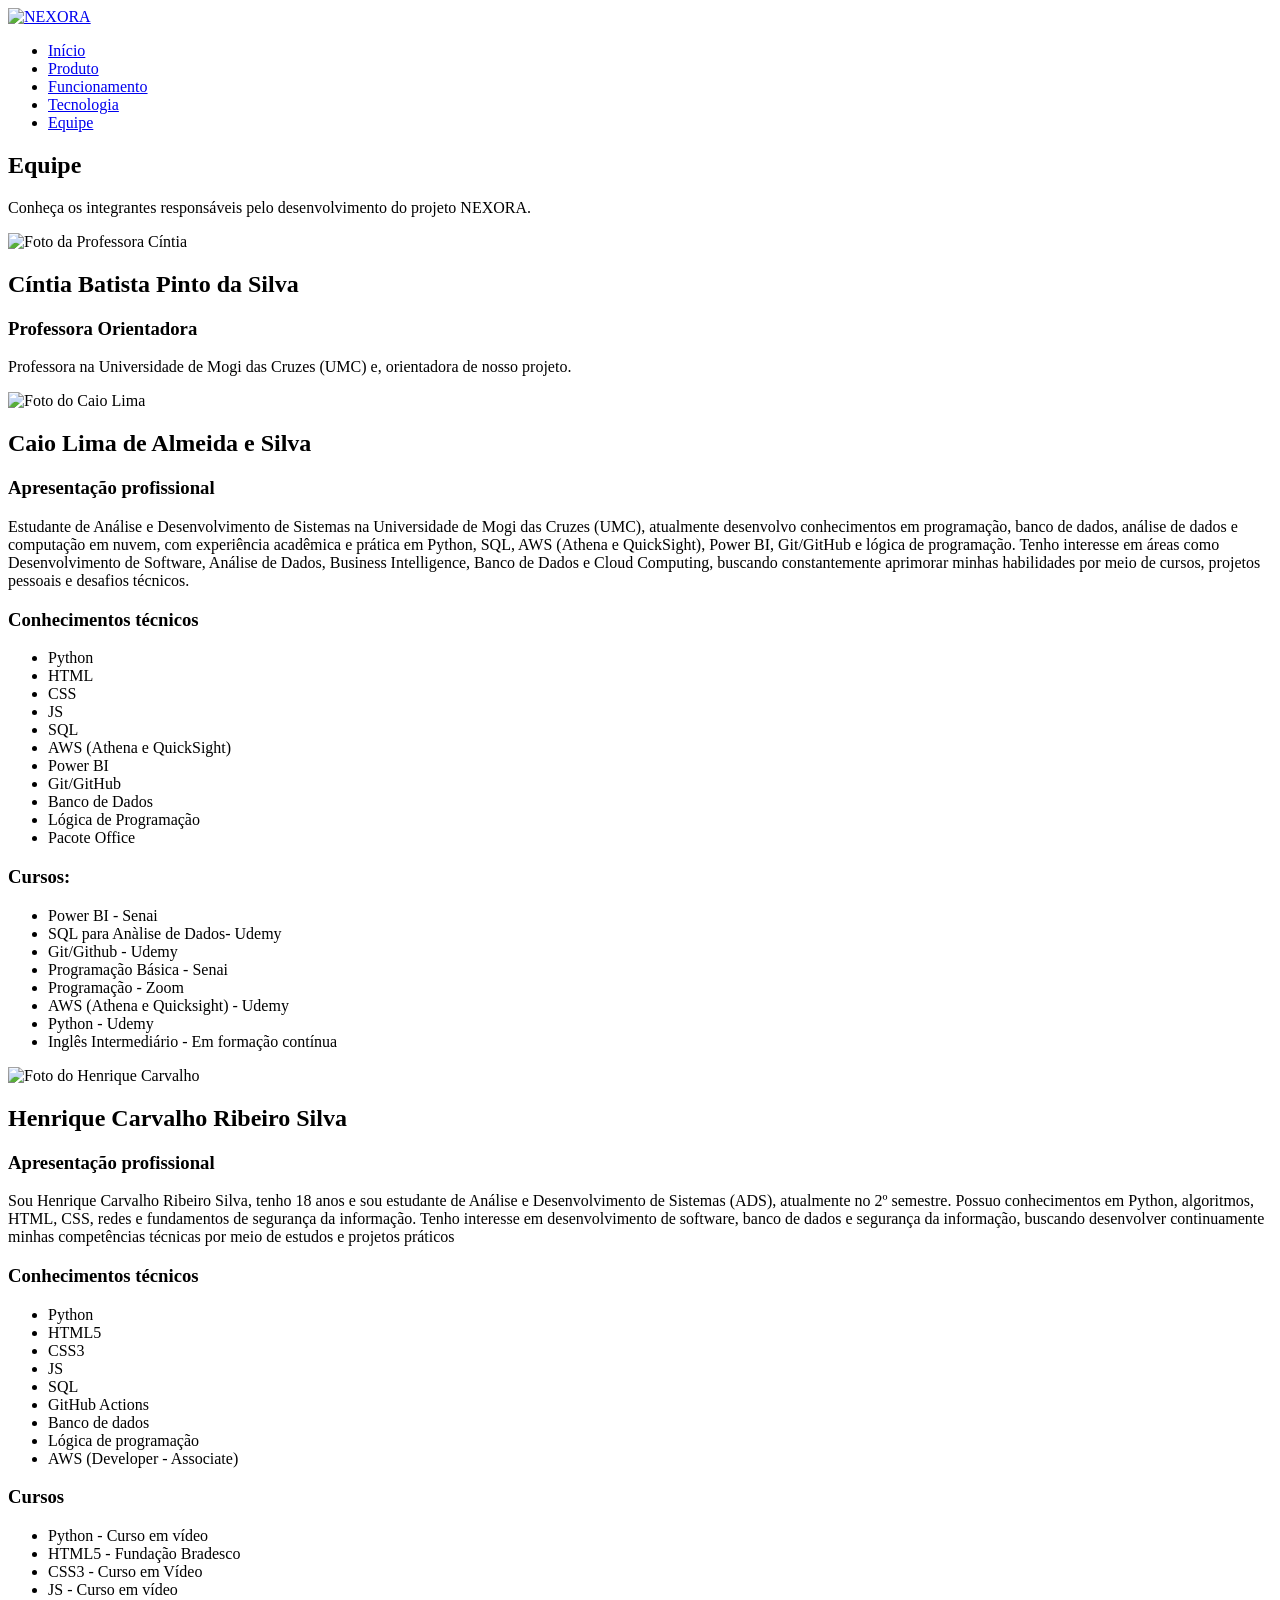
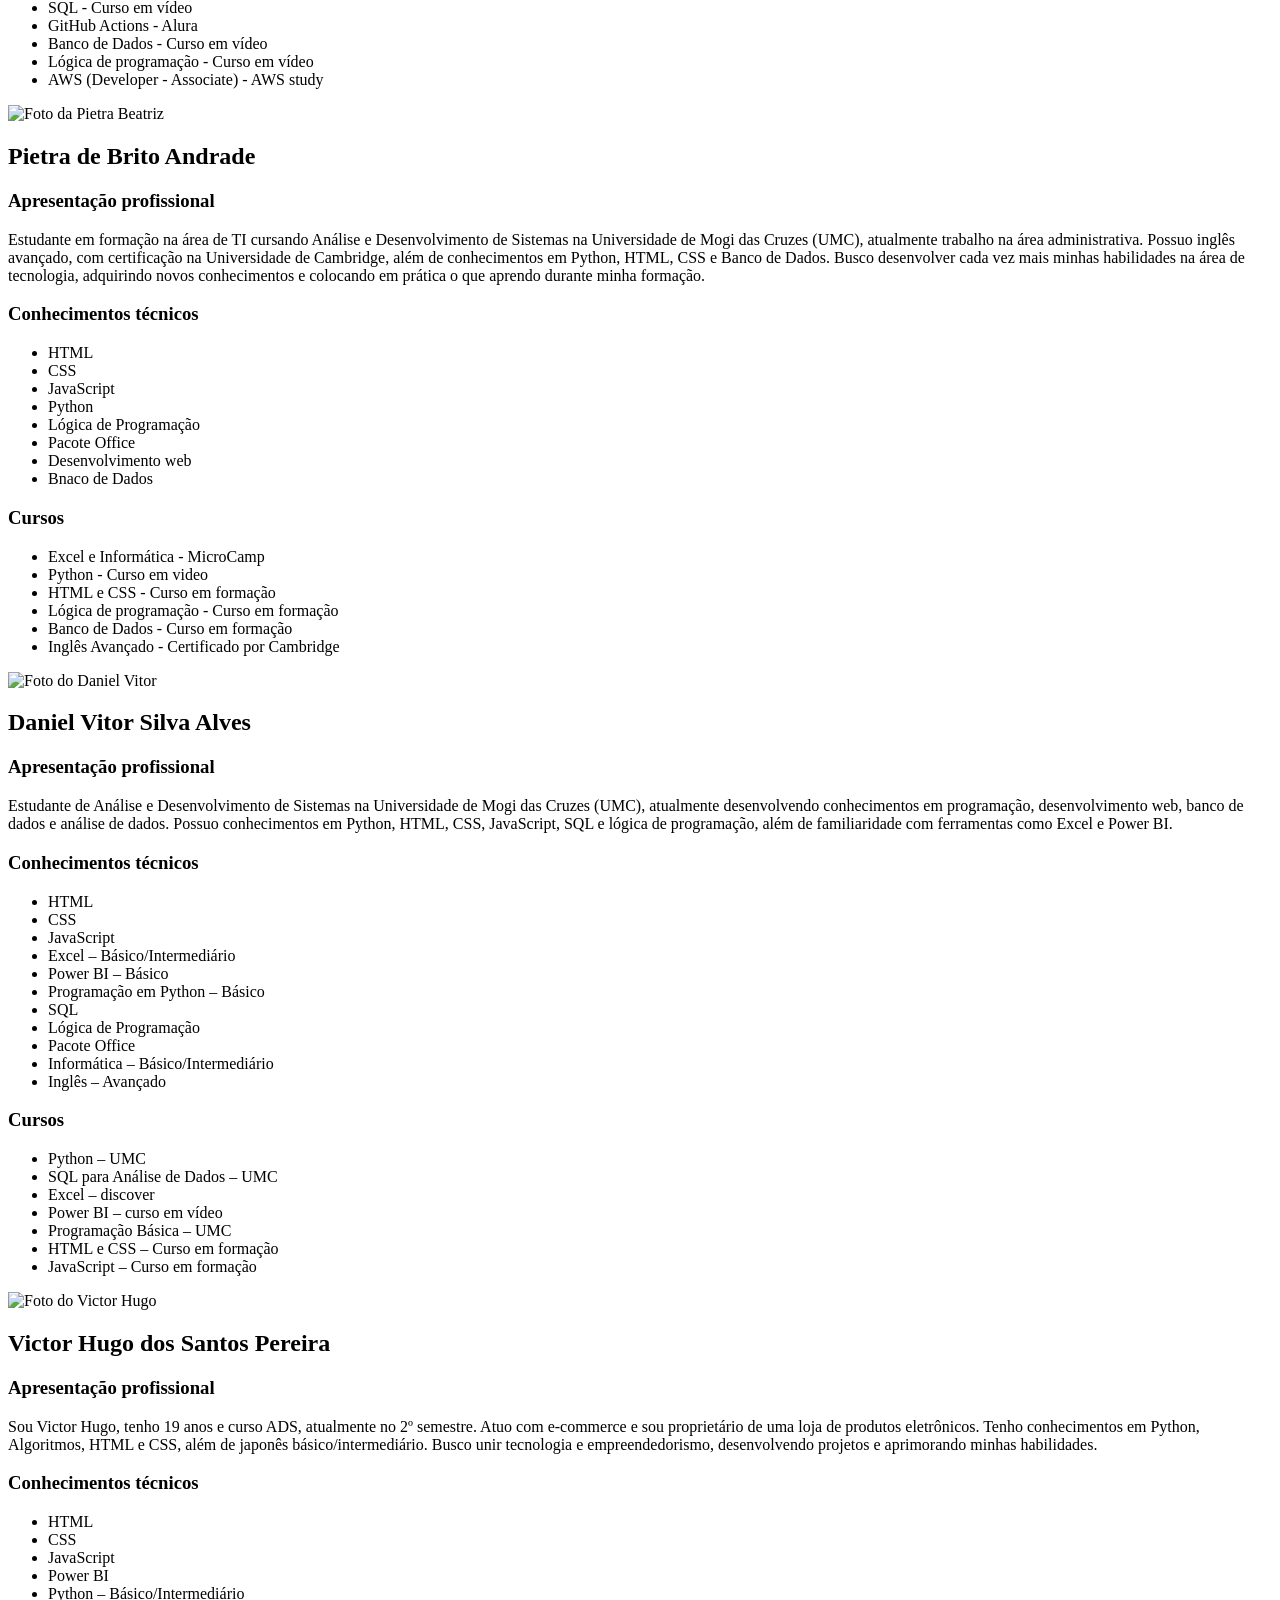
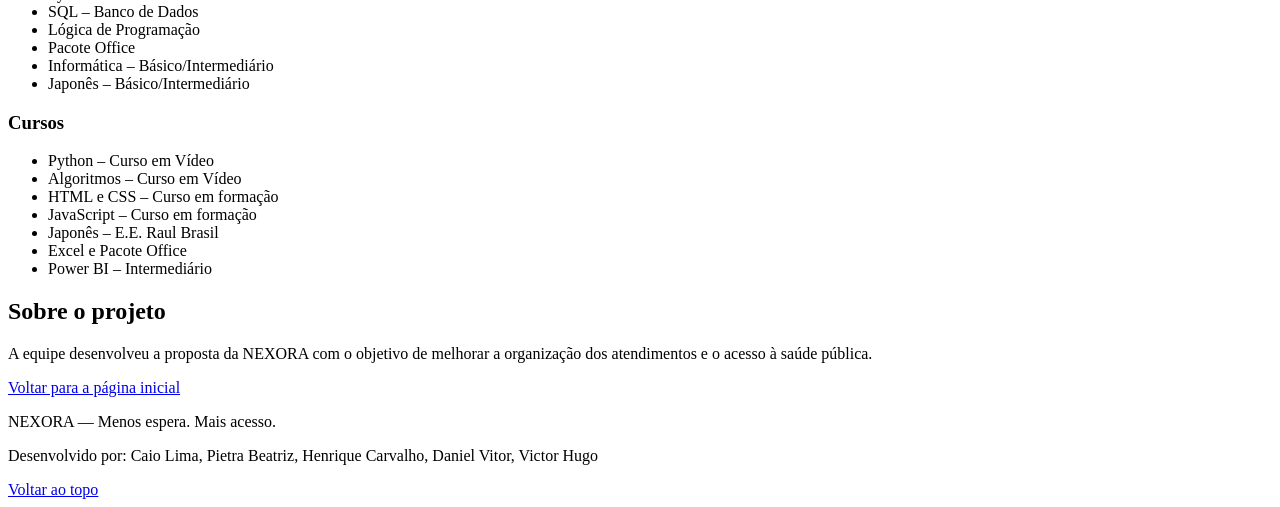
==== equipe.html @ 8d36886c "Add files via upload" ====
<!DOCTYPE html>
<html lang="pt-BR">

<head>

    <meta charset="UTF-8">
    <meta name="viewport" content="width=device-width, initial-scale=1.0">

    <title>NEXORA | Equipe</title>

    <link rel="stylesheet" href="css/style.css">

</head>

<body id="topo">


    <header>

    <div class="logo">
        <a href="index.html">
            <img src="img/Logo.jpeg" alt="NEXORA">
        </a>
    </div>

    <nav class="menu">
        <ul>
            <li><a href="index.html">Início</a></li>
            <li><a href="produto.html">Produto</a></li>
            <li><a href="funcionamento.html">Funcionamento</a></li>
            <li><a href="tecnologia.html">Tecnologia</a></li>
            <li><a href="equipe.html">Equipe</a></li>
        </ul>
    </nav>

</header>


    <main>


        <section class="pagina-titulo">

            <h1>Equipe</h1>

            <p>
                Conheça os integrantes responsáveis pelo desenvolvimento
                do projeto NEXORA.
            </p>

        </section>

              <section class="integrante" id="integrante-1">

            <img
                src="img/professora.jpeg"
                alt="Foto da Professora Cíntia"
            > 

            <div>

                <h2>Cíntia Batista Pinto da Silva</h2>

                <h3>Professora Orientadora</h3>

                <p>
                   Professora na Universidade de Mogi das Cruzes (UMC) e, orientadora de nosso projeto.
                </p>

            </div>

        </section>

        <section class="integrante" id="integrante-1">

            <img
                src="img/integrante1.jpeg"
                alt="Foto do Caio Lima"
            > 

            <div>

                <h2>Caio Lima de Almeida e Silva</h2>

                <h3>Apresentação profissional</h3>

                <p>
                    Estudante de Análise e Desenvolvimento de Sistemas na Universidade de Mogi das Cruzes (UMC), atualmente desenvolvo conhecimentos em programação, banco de dados, análise de dados e computação em nuvem, com experiência acadêmica e prática em Python, SQL, AWS (Athena e QuickSight), Power BI, Git/GitHub e lógica de programação.

Tenho interesse em áreas como Desenvolvimento de Software, Análise de Dados, Business Intelligence, Banco de Dados e Cloud Computing, buscando constantemente aprimorar minhas habilidades por meio de cursos, projetos pessoais e desafios técnicos.
                </p>


                <h3>Conhecimentos técnicos</h3>

                <ul>

                    <li> Python</li>
                    <li> HTML</li>
                    <li> CSS</li>
                    <li> JS</li>
                    <li> SQL</li>
                    <li> AWS (Athena e QuickSight)</li>
                    <li> Power BI</li>               
                    <li> Git/GitHub</li>
                    <li> Banco de Dados</li>
                    <li> Lógica de Programação</li>
                    <li>Pacote Office</li>


                </ul>


                <h3>Cursos:</h3>

                <ul>

                    <li>Power BI - Senai</li>

                    <li>SQL para Anàlise de Dados- Udemy </li>

                    <li>Git/Github - Udemy</li>

                    <li>Programação Básica - Senai</li>

                    <li>Programação - Zoom</li>

                    <li>AWS (Athena e Quicksight) - Udemy</li>

                    <li>Python - Udemy</li>

                    <li> Inglês Intermediário - Em formação contínua</li>

                </ul>

            </div>

        </section>

        <section class="integrante" id="integrante-2">

            <img
                src="img/integrante2.jfif"
                alt="Foto do Henrique Carvalho"
            >

            <div>

                <h2>Henrique Carvalho Ribeiro Silva </h2>

                <h3>Apresentação profissional</h3>

                <p>
                    Sou Henrique Carvalho Ribeiro Silva, tenho 18 anos e sou estudante de Análise e Desenvolvimento de Sistemas (ADS), atualmente no 2º semestre. Possuo conhecimentos em Python, algoritmos, HTML, CSS, redes e fundamentos de segurança da informação.
Tenho interesse em desenvolvimento de software, banco de dados e segurança da informação, buscando desenvolver continuamente minhas competências técnicas por meio de estudos e projetos práticos
                </p>


                <h3>Conhecimentos técnicos</h3>

                <ul>

                    <li>Python</li>
                    <li>HTML5 </li>
                    <li>CSS3</li>
                    <li>JS </li> 
                    <li>SQL</li>
                    <li>GitHub Actions </li>
                    <li>Banco de dados </li>
                    <li>Lógica de programação </li>
                    <li>AWS (Developer - Associate) </li>

                </ul>


                <h3>Cursos</h3>

                <ul>

                    <li>Python - Curso em vídeo </li>
                    <li>HTML5 - Fundação Bradesco </li>
                    <li>CSS3 - Curso em Vídeo </li>
                    <li>JS - Curso em vídeo </li> 
                    <li>SQL - Curso em vídeo </li>
                    <li>GitHub Actions - Alura </li>
                    <li>Banco de Dados - Curso em vídeo </li>
                    <li>Lógica de programação - Curso em vídeo </li>
                    <li>AWS (Developer - Associate) - AWS study</li>

                </ul>

            </div>

        </section>

        <section class="integrante" id="integrante-3">

            <img
                src="img/integrante3.jpeg"
                alt="Foto da  Pietra Beatriz"
            >

            <div>

                <h2>Pietra de Brito Andrade</h2>

                <h3>Apresentação profissional</h3>

                <p>
                    Estudante em formação na área de TI cursando Análise e Desenvolvimento de Sistemas na Universidade de Mogi das Cruzes (UMC), atualmente trabalho na área administrativa.
Possuo inglês avançado, com certificação na Universidade de Cambridge, além de conhecimentos em Python, HTML, CSS e Banco de Dados. Busco desenvolver cada vez mais minhas habilidades na área de tecnologia, adquirindo novos conhecimentos e colocando em prática o que aprendo durante minha formação.
                </p>


                <h3>Conhecimentos técnicos</h3>

                <ul>

                    <li>HTML</li>

                    <li>CSS</li>

                    <li>JavaScript</li>

                    <li> Python</li>

                    <li>Lógica de Programação</li>

                    <li>Pacote Office</li>

                    <li>Desenvolvimento web</li>

                    <li>Bnaco de Dados</li>

                </ul>


                <h3>Cursos</h3>

                <ul>

                    <li>Excel e Informática - MicroCamp</li>
                    <li>Python - Curso em video </li>
                    <li>HTML e CSS - Curso em formação </li>
                    <li>Lógica de programação - Curso em formação  </li>
                    <li>Banco de Dados - Curso em formação </li>
                    <li>Inglês Avançado - Certificado por Cambridge</li>



                </ul>

            </div>

        </section>

        <section class="integrante" id="integrante-4">

            <img
                src="img/integrante4.jpeg"
                alt="Foto do Daniel Vitor"
            >

            <div>

                <h2>Daniel Vitor Silva Alves </h2>

                <h3>Apresentação profissional</h3>

                <p>
                    Estudante de Análise e Desenvolvimento de Sistemas na Universidade de Mogi das Cruzes (UMC), atualmente desenvolvendo conhecimentos em programação, desenvolvimento web, banco de dados e análise de dados. Possuo conhecimentos em Python, HTML, CSS, JavaScript, SQL e lógica de programação, além de familiaridade com ferramentas como Excel e Power BI.
                </p>


                <h3>Conhecimentos técnicos</h3>

                <ul>

                    <li>HTML</li>

                    <li>CSS</li>

                    <li>JavaScript</li>

                    <li> Excel – Básico/Intermediário</li>

                    <li>Power BI – Básico </li>

                    <li>Programação em Python – Básico</li>

                    <li> SQL  </li>

                    <li> Lógica de Programação </li>

                    <li> Pacote Office</li>

                    <li>Informática – Básico/Intermediário</li>

                    <li>Inglês – Avançado </li>

                </ul>


                <h3>Cursos</h3>

                <ul>

                    <li>Python – UMC </li>

                    <li>SQL para Análise de Dados – UMC </li>

                    <li>Excel – discover </li>

                    <li>Power BI – curso em vídeo </li>

                    <li>Programação Básica – UMC </li>

                    <li>HTML e CSS – Curso em formação</li>

                    <li>JavaScript – Curso em formação</li>

                </ul>

            </div>

        </section>

        <section class="integrante" id="integrante-5">

            <img
                src="img/integrante5.jfif"
                alt="Foto do Victor Hugo"
            >

            <div>

                <h2>Victor Hugo dos Santos Pereira </h2>

                <h3>Apresentação profissional</h3>

                <p>
                    Sou Victor Hugo, tenho 19 anos e curso ADS, atualmente no 2º semestre. Atuo com e-commerce e sou proprietário de uma loja de produtos eletrônicos.
Tenho conhecimentos em Python, Algoritmos, HTML e CSS, além de japonês básico/intermediário. Busco unir tecnologia e empreendedorismo, desenvolvendo projetos e aprimorando minhas habilidades.
                </p>


                <h3>Conhecimentos técnicos</h3>

                <ul>

                    <li>HTML</li>

                    <li>CSS</li>

                    <li>JavaScript</li>

                    <li>Power BI</li>

                    <li>Python – Básico/Intermediário</li>

                    <li>SQL – Banco de Dados</li>

                    <li>Lógica de Programação</li>

                    <li>Pacote Office</li>

                    <li> Informática – Básico/Intermediário</li>

                    <li>Japonês – Básico/Intermediário</li>

                </ul>


                <h3>Cursos</h3>

                <ul>

                    <li>Python – Curso em Vídeo</li>

                    <li>Algoritmos – Curso em Vídeo</li>

                    <li>HTML e CSS – Curso em formação</li>

                    <li>JavaScript – Curso em formação</li>

                    <li>Japonês – E.E. Raul Brasil</li>

                    <li>Excel e Pacote Office</li>

                    <li>Power BI – Intermediário</li>

                </ul>

            </div>

        </section>


        <section id="projeto">

            <h2>Sobre o projeto</h2>

            <p>
                A equipe desenvolveu a proposta da NEXORA com o objetivo
                de melhorar a organização dos atendimentos e o acesso
                à saúde pública.
            </p>

            <a href="index.html">
                Voltar para a página inicial
            </a>

        </section>

    </main>


    <footer>

        <p>
            NEXORA — Menos espera. Mais acesso.
        </p>

        <p>
            Desenvolvido por:
            Caio Lima, Pietra Beatriz, Henrique Carvalho, Daniel Vitor, Victor Hugo
        </p>

        <a href="#topo">Voltar ao topo</a>

    </footer>


    <script src="js/nexora.js"></script>

</body>

</html>
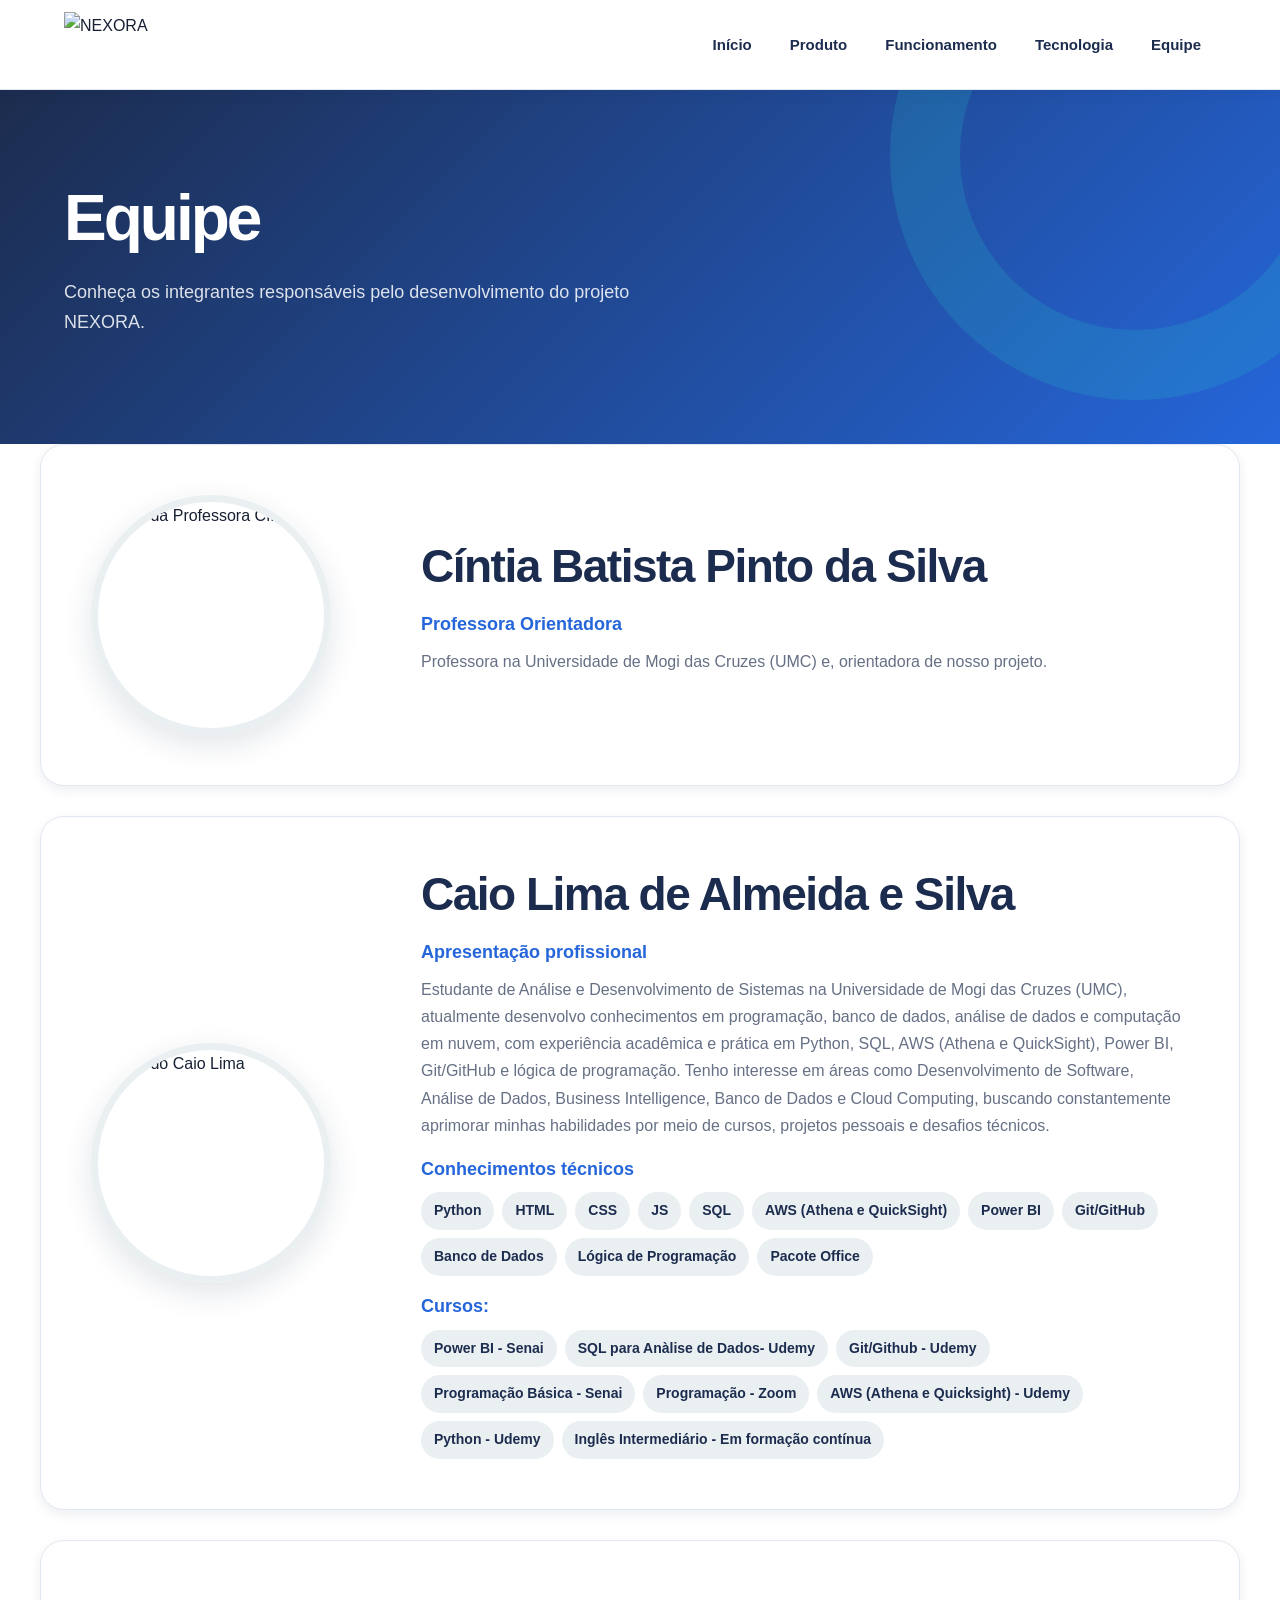
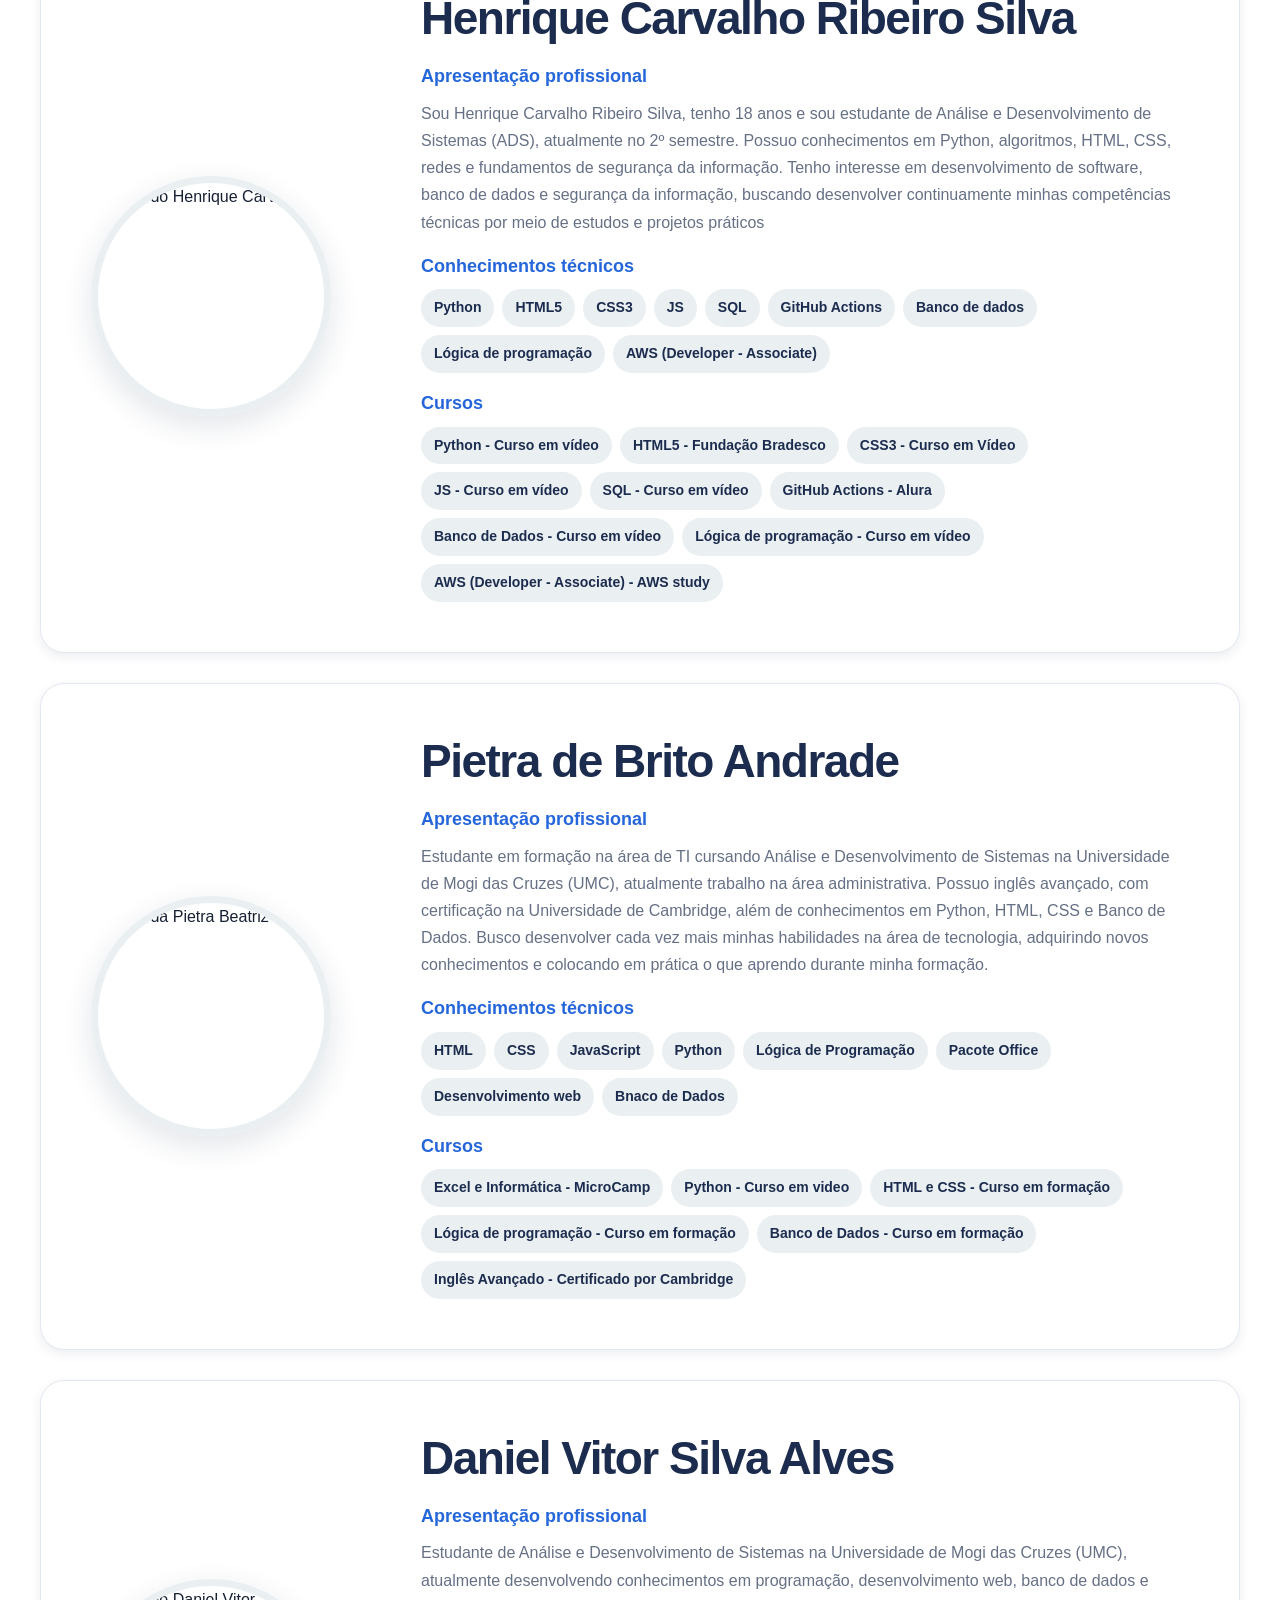
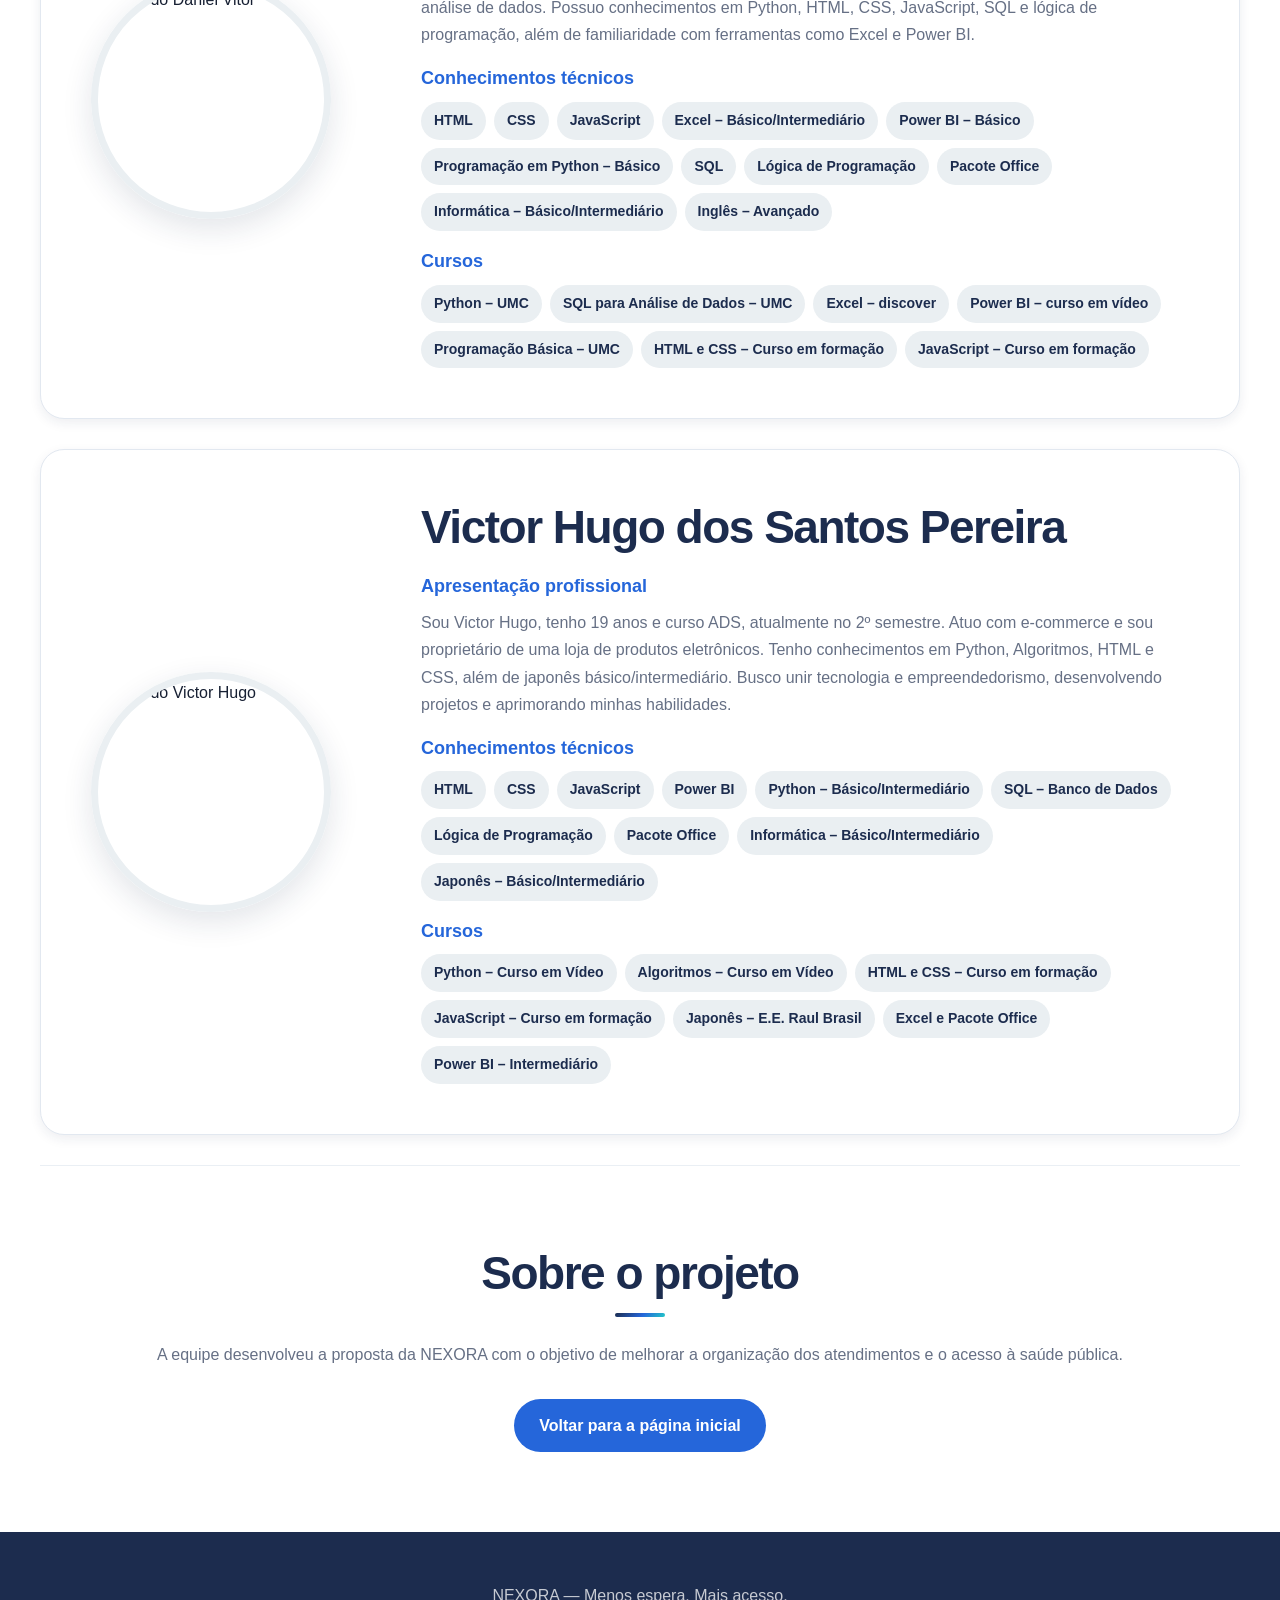
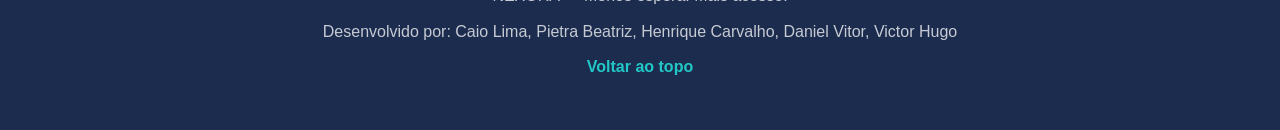
==== commit 28294100: "equipe.html" ====
--- a/equipe.html
+++ b/equipe.html
@@ -8,7 +8,7 @@
 
     <title>NEXORA | Equipe</title>
 
-    <link rel="stylesheet" href="css/style.css">
+    <link rel="stylesheet" href="style.css">
 
 </head>
 
@@ -435,4 +435,4 @@
 
 </body>
 
-</html>+</html>
--- a/style.css
+++ b/style.css
@@ -0,0 +1,3447 @@
+@import url('https://fonts.googleapis.com/css2?family=DM+Sans:opsz,wght@9..40,400;9..40,500;9..40,600;9..40,700&display=swap');
+
+
+:root {
+
+
+    --azul-escuro: #1C2C4E;
+
+    --azul: #2566DA;
+
+    --turquesa: #22C8C7;
+
+    --azul-claro: #EAEFF2;
+
+    --branco: #FFFFFF;
+
+    --preto: #172033;
+
+    --cinza: #667085;
+
+    --cinza-claro: #F5F8FA;
+
+    --borda: #E2E8F0;
+
+
+    --gradiente-nexora:
+        linear-gradient(
+            135deg,
+            #1C2C4E 0%,
+            #2566DA 55%,
+            #22C8C7 100%
+        );
+
+
+    --gradiente-claro:
+        linear-gradient(
+            135deg,
+            #EAEFF2 0%,
+            #FFFFFF 100%
+        );
+
+
+
+    --sombra-pequena:
+        0 4px 12px rgba(28, 44, 78, 0.08);
+
+    --sombra-media:
+        0 10px 30px rgba(28, 44, 78, 0.12);
+
+    --sombra-grande:
+        0 20px 50px rgba(28, 44, 78, 0.16);
+
+
+    --raio-pequeno: 8px;
+
+    --raio-medio: 16px;
+
+    --raio-grande: 24px;
+
+
+
+    --largura-maxima: 1200px;
+
+}
+
+
+
+* {
+
+    margin: 0;
+
+    padding: 0;
+
+    box-sizing: border-box;
+
+}
+
+
+html {
+
+    scroll-behavior: smooth;
+
+}
+
+
+body {
+
+    font-family: 'DM Sans', Arial, sans-serif;
+
+    color: var(--preto);
+
+    background-color: var(--branco);
+
+    line-height: 1.7;
+
+    overflow-x: hidden;
+
+}
+
+
+
+img {
+
+    max-width: 100%;
+
+    display: block;
+
+}
+
+
+a {
+
+    color: inherit;
+
+}
+
+
+p {
+
+    color: var(--cinza);
+
+    margin-bottom: 16px;
+
+}
+
+
+ul,
+ol {
+
+    padding-left: 22px;
+
+}
+
+
+li {
+
+    margin-bottom: 8px;
+
+}
+
+
+
+::selection {
+
+    background-color: var(--turquesa);
+
+    color: var(--azul-escuro);
+
+}
+
+
+
+header {
+
+    width: 100%;
+
+    min-height: 82px;
+
+    padding: 12px 5%;
+
+    display: flex;
+
+    align-items: center;
+
+    justify-content: space-between;
+
+    gap: 30px;
+
+    background-color: rgba(255, 255, 255, 0.97);
+
+    border-bottom: 1px solid var(--borda);
+
+    position: sticky;
+
+    top: 0;
+
+    z-index: 1000;
+
+    box-shadow: 0 2px 15px rgba(28, 44, 78, 0.06);
+
+}
+
+
+
+.logo {
+
+    display: flex;
+
+    align-items: center;
+
+    flex-shrink: 0;
+
+}
+
+
+.logo a {
+
+    display: flex;
+
+    align-items: center;
+
+    text-decoration: none;
+
+}
+
+
+.logo img {
+
+    width: 155px;
+
+    height: 65px;
+
+    object-fit: contain;
+
+    object-position: center;
+
+}
+
+
+.logo a:not(:has(img)) {
+
+    color: var(--azul-escuro);
+
+    font-size: 28px;
+
+    font-weight: 700;
+
+    letter-spacing: -1px;
+
+}
+
+
+
+.menu {
+
+    display: flex;
+
+    align-items: center;
+
+}
+
+
+.menu ul {
+
+    display: flex;
+
+    align-items: center;
+
+    gap: 8px;
+
+    list-style: none;
+
+    padding: 0;
+
+    margin: 0;
+
+}
+
+
+.menu li {
+
+    margin: 0;
+
+}
+
+
+.menu a {
+
+    position: relative;
+
+    display: block;
+
+    padding: 10px 15px;
+
+    color: var(--azul-escuro);
+
+    text-decoration: none;
+
+    font-size: 15px;
+
+    font-weight: 600;
+
+    border-radius: 10px;
+
+    transition:
+        color 0.3s ease,
+        background-color 0.3s ease,
+        transform 0.3s ease;
+
+}
+
+
+.menu a::after {
+
+    content: "";
+
+    position: absolute;
+
+    left: 15px;
+
+    right: 15px;
+
+    bottom: 5px;
+
+    height: 2px;
+
+    background: var(--turquesa);
+
+    transform: scaleX(0);
+
+    transform-origin: center;
+
+    transition: transform 0.3s ease;
+
+}
+
+
+.menu a:hover {
+
+    color: var(--azul);
+
+    background-color: var(--azul-claro);
+
+}
+
+
+.menu a:hover::after {
+
+    transform: scaleX(1);
+
+}
+
+
+
+main {
+
+    width: 100%;
+
+}
+
+
+section {
+
+    width: min(
+        calc(100% - 40px),
+        var(--largura-maxima)
+    );
+
+    margin-left: auto;
+
+    margin-right: auto;
+
+    padding: 80px 0;
+
+}
+
+
+section + section {
+
+    border-top: 1px solid rgba(226, 232, 240, 0.7);
+
+}
+
+
+h1,
+h2,
+h3 {
+
+    color: var(--azul-escuro);
+
+    line-height: 1.2;
+
+}
+
+
+h1 {
+
+    font-size: clamp(42px, 6vw, 76px);
+
+    font-weight: 700;
+
+    letter-spacing: -3px;
+
+    margin-bottom: 20px;
+
+}
+
+
+h2 {
+
+    font-size: clamp(30px, 4vw, 46px);
+
+    font-weight: 700;
+
+    letter-spacing: -1.5px;
+
+    margin-bottom: 24px;
+
+}
+
+
+h3 {
+
+    font-size: 22px;
+
+    margin-top: 25px;
+
+    margin-bottom: 12px;
+
+}
+
+
+section h2::after {
+
+    content: "";
+
+    display: block;
+
+    width: 50px;
+
+    height: 4px;
+
+    margin-top: 12px;
+
+    border-radius: 10px;
+
+    background: var(--gradiente-nexora);
+
+}
+
+
+.hero {
+
+    width: 100%;
+
+    max-width: none;
+
+    min-height: 650px;
+
+    margin: 0;
+
+    padding:
+        100px
+        max(5%, calc((100% - 1200px) / 2))
+        100px;
+
+    display: flex;
+
+    flex-direction: column;
+
+    justify-content: center;
+
+    position: relative;
+
+    overflow: hidden;
+
+    background:
+
+        radial-gradient(
+            circle at 90% 20%,
+            rgba(34, 200, 199, 0.25),
+            transparent 30%
+        ),
+
+        radial-gradient(
+            circle at 10% 90%,
+            rgba(37, 102, 218, 0.25),
+            transparent 35%
+        ),
+
+        var(--azul-escuro);
+
+}
+
+
+.hero::before {
+
+    content: "";
+
+    position: absolute;
+
+    width: 400px;
+
+    height: 400px;
+
+    right: -120px;
+
+    bottom: -180px;
+
+    border-radius: 50%;
+
+    border: 70px solid rgba(34, 200, 199, 0.12);
+
+}
+
+
+.hero::after {
+
+    content: "";
+
+    position: absolute;
+
+    width: 250px;
+
+    height: 250px;
+
+    right: 10%;
+
+    top: -150px;
+
+    border-radius: 50%;
+
+    background: rgba(37, 102, 218, 0.15);
+
+}
+
+
+.hero > * {
+
+    position: relative;
+
+    z-index: 2;
+
+    max-width: 700px;
+
+}
+
+
+.hero h1 {
+
+    color: var(--branco);
+
+    font-size: clamp(50px, 8vw, 92px);
+
+    margin-bottom: 5px;
+
+}
+
+
+.hero h2 {
+
+    color: var(--turquesa);
+
+    font-size: clamp(24px, 4vw, 38px);
+
+    margin-bottom: 25px;
+
+}
+
+
+.hero h2::after {
+
+    display: none;
+
+}
+
+
+.hero p {
+
+    color: rgba(255, 255, 255, 0.85);
+
+    font-size: 19px;
+
+    max-width: 650px;
+
+    margin-bottom: 35px;
+
+}
+
+.hero > a {
+
+    width: fit-content;
+
+    padding: 14px 28px;
+
+    border-radius: 50px;
+
+    background: var(--turquesa);
+
+    color: var(--azul-escuro);
+
+    text-decoration: none;
+
+    font-weight: 700;
+
+    transition:
+        transform 0.3s ease,
+        box-shadow 0.3s ease,
+        background-color 0.3s ease;
+
+}
+
+
+.hero > a:hover {
+
+    transform: translateY(-4px);
+
+    background: var(--branco);
+
+    box-shadow:
+        0 12px 30px rgba(0, 0, 0, 0.2);
+
+}
+
+
+
+.pagina-titulo {
+
+    width: 100%;
+
+    max-width: none;
+
+    margin: 0;
+
+    padding:
+        90px
+        max(5%, calc((100% - 1200px) / 2));
+
+    background:
+
+        linear-gradient(
+            135deg,
+            var(--azul-escuro),
+            var(--azul)
+        );
+
+    position: relative;
+
+    overflow: hidden;
+
+}
+
+
+.pagina-titulo::after {
+
+    content: "";
+
+    position: absolute;
+
+    width: 350px;
+
+    height: 350px;
+
+    right: -100px;
+
+    top: -180px;
+
+    border-radius: 50%;
+
+    border: 70px solid rgba(34, 200, 199, 0.18);
+
+}
+
+
+.pagina-titulo h1 {
+
+    color: var(--branco);
+
+    font-size: clamp(42px, 6vw, 64px);
+
+    position: relative;
+
+    z-index: 2;
+
+}
+
+
+.pagina-titulo p {
+
+    color: rgba(255, 255, 255, 0.85);
+
+    font-size: 18px;
+
+    max-width: 650px;
+
+    position: relative;
+
+    z-index: 2;
+
+}
+
+#sobre {
+
+    display: grid;
+
+    grid-template-columns: 0.8fr 1.2fr;
+
+    gap: 70px;
+
+    align-items: center;
+
+}
+
+
+#sobre h2 {
+
+    margin-bottom: 0;
+
+}
+
+
+#sobre p {
+
+    font-size: 17px;
+
+}
+
+
+#problema {
+
+    background-color: var(--cinza-claro);
+
+    width: 100%;
+
+    max-width: none;
+
+    padding-left: max(5%, calc((100% - 1200px) / 2));
+
+    padding-right: max(5%, calc((100% - 1200px) / 2));
+
+}
+
+
+#problema ul {
+
+    display: grid;
+
+    grid-template-columns: repeat(2, 1fr);
+
+    gap: 14px;
+
+    list-style: none;
+
+    padding: 0;
+
+    margin-top: 25px;
+
+}
+
+
+#problema li {
+
+    margin: 0;
+
+    padding: 18px 20px;
+
+    background: var(--branco);
+
+    border: 1px solid var(--borda);
+
+    border-radius: var(--raio-medio);
+
+    box-shadow: var(--sombra-pequena);
+
+    position: relative;
+
+    padding-left: 48px;
+
+}
+
+
+#problema li::before {
+
+    content: "×";
+
+    position: absolute;
+
+    left: 18px;
+
+    top: 50%;
+
+    transform: translateY(-50%);
+
+    width: 22px;
+
+    height: 22px;
+
+    display: flex;
+
+    align-items: center;
+
+    justify-content: center;
+
+    border-radius: 50%;
+
+    background: rgba(34, 200, 199, 0.15);
+
+    color: var(--azul);
+
+    font-weight: 700;
+
+}
+
+
+#solucao {
+
+    display: grid;
+
+    grid-template-columns: 1fr 1fr;
+
+    gap: 60px;
+
+}
+
+
+#solucao h2 {
+
+    grid-column: 1 / -1;
+
+}
+
+
+#solucao ul {
+
+    list-style: none;
+
+    padding: 0;
+
+}
+
+
+#solucao li {
+
+    padding: 18px 20px;
+
+    margin-bottom: 12px;
+
+    background: var(--branco);
+
+    border: 1px solid var(--borda);
+
+    border-left: 4px solid var(--turquesa);
+
+    border-radius: 10px;
+
+    box-shadow: var(--sombra-pequena);
+
+    transition:
+        transform 0.3s ease,
+        box-shadow 0.3s ease;
+
+}
+
+
+#solucao li:hover {
+
+    transform: translateX(7px);
+
+    box-shadow: var(--sombra-media);
+
+}
+
+
+#publico {
+
+    background:
+        linear-gradient(
+            135deg,
+            #F8FAFC,
+            #EAEFF2
+        );
+
+    width: 100%;
+
+    max-width: none;
+
+    padding-left: max(5%, calc((100% - 1200px) / 2));
+
+    padding-right: max(5%, calc((100% - 1200px) / 2));
+
+}
+
+
+#publico ul {
+
+    display: grid;
+
+    grid-template-columns: repeat(3, 1fr);
+
+    gap: 20px;
+
+    list-style: none;
+
+    padding: 0;
+
+}
+
+
+#publico li {
+
+    background: var(--branco);
+
+    border-radius: var(--raio-medio);
+
+    padding: 25px;
+
+    box-shadow: var(--sombra-pequena);
+
+    border-top: 4px solid var(--turquesa);
+
+    transition: transform 0.3s ease;
+
+}
+
+
+#publico li:hover {
+
+    transform: translateY(-5px);
+
+}
+
+
+#navegacao,
+#links {
+
+    text-align: center;
+
+}
+
+
+#navegacao h2,
+#links h2 {
+
+    text-align: center;
+
+}
+
+
+#navegacao h2::after,
+#links h2::after {
+
+    margin-left: auto;
+
+    margin-right: auto;
+
+}
+
+
+#navegacao ul,
+#links ul {
+
+    list-style: none;
+
+    padding: 0;
+
+    display: flex;
+
+    justify-content: center;
+
+    flex-wrap: wrap;
+
+    gap: 15px;
+
+}
+
+
+#navegacao a,
+#links a {
+
+    display: inline-block;
+
+    padding: 13px 22px;
+
+    color: var(--azul);
+
+    background: var(--azul-claro);
+
+    border-radius: 50px;
+
+    text-decoration: none;
+
+    font-weight: 600;
+
+    transition:
+        background 0.3s ease,
+        color 0.3s ease,
+        transform 0.3s ease;
+
+}
+
+
+#navegacao a:hover,
+#links a:hover {
+
+    background: var(--azul);
+
+    color: var(--branco);
+
+    transform: translateY(-3px);
+
+}
+
+
+
+#missao,
+#visao {
+
+    display: grid;
+
+    grid-template-columns: 0.6fr 1.4fr;
+
+    gap: 60px;
+
+    align-items: center;
+
+}
+
+
+#missao p,
+#visao p {
+
+    font-size: 20px;
+
+}
+
+
+#valores {
+
+    background-color: var(--cinza-claro);
+
+    width: 100%;
+
+    max-width: none;
+
+    padding-left: max(5%, calc((100% - 1200px) / 2));
+
+    padding-right: max(5%, calc((100% - 1200px) / 2));
+
+}
+
+
+#valores ul {
+
+    display: grid;
+
+    grid-template-columns: repeat(3, 1fr);
+
+    gap: 20px;
+
+    list-style: none;
+
+    padding: 0;
+
+}
+
+
+#valores li {
+
+    margin: 0;
+
+    padding: 28px;
+
+    background: var(--branco);
+
+    border-radius: var(--raio-medio);
+
+    box-shadow: var(--sombra-pequena);
+
+    font-weight: 600;
+
+    color: var(--azul-escuro);
+
+    transition:
+        transform 0.3s ease,
+        box-shadow 0.3s ease;
+
+}
+
+
+#valores li:hover {
+
+    transform: translateY(-5px);
+
+    box-shadow: var(--sombra-media);
+
+}
+
+
+#valores li::before {
+
+    content: "✓";
+
+    color: var(--turquesa);
+
+    font-weight: 700;
+
+    margin-right: 10px;
+
+}
+
+
+#funcionalidades {
+
+    display: grid;
+
+    grid-template-columns: repeat(3, 1fr);
+
+    gap: 25px;
+
+}
+
+
+#funcionalidades > h2 {
+
+    grid-column: 1 / -1;
+
+}
+
+
+.funcionalidade {
+
+    padding: 30px;
+
+    background: var(--branco);
+
+    border: 1px solid var(--borda);
+
+    border-radius: var(--raio-grande);
+
+    box-shadow: var(--sombra-pequena);
+
+    transition:
+        transform 0.3s ease,
+        box-shadow 0.3s ease;
+
+}
+
+
+.funcionalidade:hover {
+
+    transform: translateY(-8px);
+
+    box-shadow: var(--sombra-grande);
+
+}
+
+
+.funcionalidade h3 {
+
+    margin-top: 0;
+
+    color: var(--azul);
+
+}
+
+
+.funcionalidade ul {
+
+    list-style: none;
+
+    padding: 0;
+
+}
+
+
+.funcionalidade li {
+
+    padding: 10px 0;
+
+    border-bottom: 1px solid var(--borda);
+
+}
+
+
+.funcionalidade li:last-child {
+
+    border-bottom: none;
+
+}
+
+
+
+#expansao {
+
+    background:
+        var(--gradiente-nexora);
+
+    width: 100%;
+
+    max-width: none;
+
+    padding-left: max(5%, calc((100% - 1200px) / 2));
+
+    padding-right: max(5%, calc((100% - 1200px) / 2));
+
+}
+
+
+#expansao h2 {
+
+    color: var(--branco);
+
+}
+
+
+#expansao h2::after {
+
+    background: var(--turquesa);
+
+}
+
+
+#expansao p {
+
+    color: rgba(255, 255, 255, 0.85);
+
+}
+
+
+#expansao ul {
+
+    display: grid;
+
+    grid-template-columns: repeat(5, 1fr);
+
+    gap: 15px;
+
+    list-style: none;
+
+    padding: 0;
+
+}
+
+
+#expansao li {
+
+    margin: 0;
+
+    padding: 18px;
+
+    background: rgba(255, 255, 255, 0.1);
+
+    border: 1px solid rgba(255, 255, 255, 0.2);
+
+    border-radius: 12px;
+
+    color: var(--branco);
+
+    text-align: center;
+
+}
+
+#fluxo ol {
+
+    counter-reset: fluxo;
+
+    list-style: none;
+
+    padding: 0;
+
+    display: grid;
+
+    grid-template-columns: repeat(2, 1fr);
+
+    gap: 25px;
+
+}
+
+
+#fluxo li {
+
+    counter-increment: fluxo;
+
+    margin: 0;
+
+    position: relative;
+
+    padding: 30px 30px 30px 85px;
+
+    background: var(--cinza-claro);
+
+    border-radius: var(--raio-medio);
+
+    border: 1px solid var(--borda);
+
+}
+
+
+#fluxo li::before {
+
+    content: counter(fluxo);
+
+    position: absolute;
+
+    left: 25px;
+
+    top: 30px;
+
+    width: 40px;
+
+    height: 40px;
+
+    border-radius: 50%;
+
+    display: flex;
+
+    align-items: center;
+
+    justify-content: center;
+
+    color: var(--branco);
+
+    font-weight: 700;
+
+    background: var(--gradiente-nexora);
+
+}
+
+
+#fluxo strong {
+
+    display: block;
+
+    color: var(--azul-escuro);
+
+    font-size: 18px;
+
+    margin-bottom: 5px;
+
+}
+
+
+#fluxo p {
+
+    margin: 0;
+
+}
+
+
+
+#estados {
+
+    background-color: var(--cinza-claro);
+
+    width: 100%;
+
+    max-width: none;
+
+    padding-left: max(5%, calc((100% - 1200px) / 2));
+
+    padding-right: max(5%, calc((100% - 1200px) / 2));
+
+}
+
+
+#estados ul {
+
+    display: flex;
+
+    flex-wrap: wrap;
+
+    gap: 12px;
+
+    list-style: none;
+
+    padding: 0;
+
+}
+
+
+#estados li {
+
+    margin: 0;
+
+    padding: 12px 20px;
+
+    background: var(--branco);
+
+    border-radius: 50px;
+
+    color: var(--azul);
+
+    border: 1px solid var(--borda);
+
+    font-weight: 600;
+
+}
+
+
+#redistribuicao ol {
+
+    display: grid;
+
+    grid-template-columns: repeat(5, 1fr);
+
+    gap: 15px;
+
+    list-style: none;
+
+    padding: 0;
+
+    counter-reset: redistribuicao;
+
+}
+
+
+#redistribuicao li {
+
+    counter-increment: redistribuicao;
+
+    margin: 0;
+
+    padding: 25px 15px;
+
+    text-align: center;
+
+    background: var(--azul-claro);
+
+    color: var(--azul-escuro);
+
+    border-radius: var(--raio-medio);
+
+    font-weight: 600;
+
+}
+
+
+#redistribuicao li::before {
+
+    content: counter(redistribuicao);
+
+    display: flex;
+
+    width: 35px;
+
+    height: 35px;
+
+    margin: 0 auto 12px;
+
+    align-items: center;
+
+    justify-content: center;
+
+    border-radius: 50%;
+
+    color: var(--branco);
+
+    background: var(--azul);
+
+}
+
+
+
+#perfis {
+
+    display: grid;
+
+    grid-template-columns: repeat(4, 1fr);
+
+    gap: 20px;
+
+}
+
+
+#perfis > h2 {
+
+    grid-column: 1 / -1;
+
+}
+
+
+#perfis article {
+
+    padding: 28px;
+
+    border-radius: var(--raio-medio);
+
+    background: var(--branco);
+
+    border: 1px solid var(--borda);
+
+    box-shadow: var(--sombra-pequena);
+
+    transition:
+        transform 0.3s ease,
+        box-shadow 0.3s ease;
+
+}
+
+
+#perfis article:hover {
+
+    transform: translateY(-6px);
+
+    box-shadow: var(--sombra-media);
+
+}
+
+
+#perfis h3 {
+
+    margin-top: 0;
+
+    color: var(--azul);
+
+}
+
+
+#perfis ul {
+
+    padding-left: 18px;
+
+}
+
+#regras {
+
+    background-color: var(--azul-escuro);
+
+    width: 100%;
+
+    max-width: none;
+
+    padding-left: max(5%, calc((100% - 1200px) / 2));
+
+    padding-right: max(5%, calc((100% - 1200px) / 2));
+
+}
+
+
+#regras h2 {
+
+    color: var(--branco);
+
+}
+
+
+#regras h2::after {
+
+    background: var(--turquesa);
+
+}
+
+
+#regras ul {
+
+    list-style: none;
+
+    padding: 0;
+
+}
+
+
+#regras li {
+
+    color: rgba(255, 255, 255, 0.9);
+
+    margin-bottom: 15px;
+
+    padding: 18px 20px;
+
+    border-radius: 12px;
+
+    background: rgba(255, 255, 255, 0.07);
+
+    border-left: 3px solid var(--turquesa);
+
+}
+
+
+#objetivo {
+
+    background:
+        radial-gradient(
+            circle at right,
+            rgba(34, 200, 199, 0.12),
+            transparent 35%
+        );
+
+}
+
+
+#arquitetura {
+
+    background-color: var(--cinza-claro);
+
+    width: 100%;
+
+    max-width: none;
+
+    padding-left: max(5%, calc((100% - 1200px) / 2));
+
+    padding-right: max(5%, calc((100% - 1200px) / 2));
+
+}
+
+
+#arquitetura ol {
+
+    list-style: none;
+
+    padding: 0;
+
+    display: grid;
+
+    grid-template-columns: repeat(4, 1fr);
+
+    gap: 20px;
+
+}
+
+
+#arquitetura li {
+
+    position: relative;
+
+    margin: 0;
+
+    padding: 35px 20px;
+
+    background: var(--branco);
+
+    border-radius: var(--raio-medio);
+
+    text-align: center;
+
+    font-weight: 700;
+
+    color: var(--azul-escuro);
+
+    box-shadow: var(--sombra-pequena);
+
+}
+
+
+#arquitetura li:not(:last-child)::after {
+
+    content: "→";
+
+    position: absolute;
+
+    right: -20px;
+
+    top: 50%;
+
+    transform: translateY(-50%);
+
+    color: var(--turquesa);
+
+    font-size: 25px;
+
+    z-index: 2;
+
+}
+
+
+
+#modelo ul {
+
+    display: grid;
+
+    grid-template-columns: repeat(3, 1fr);
+
+    gap: 15px;
+
+    list-style: none;
+
+    padding: 0;
+
+}
+
+
+#modelo li {
+
+    margin: 0;
+
+    padding: 20px;
+
+    text-align: center;
+
+    border-radius: var(--raio-medio);
+
+    background: var(--azul-claro);
+
+    color: var(--azul-escuro);
+
+    font-weight: 600;
+
+}
+
+
+
+#seguranca {
+
+    background-color: var(--cinza-claro);
+
+    width: 100%;
+
+    max-width: none;
+
+    padding-left: max(5%, calc((100% - 1200px) / 2));
+
+    padding-right: max(5%, calc((100% - 1200px) / 2));
+
+}
+
+
+#seguranca ul {
+
+    display: grid;
+
+    grid-template-columns: repeat(4, 1fr);
+
+    gap: 20px;
+
+    list-style: none;
+
+    padding: 0;
+
+}
+
+
+#seguranca li {
+
+    margin: 0;
+
+    padding: 25px;
+
+    background: var(--branco);
+
+    border-radius: var(--raio-medio);
+
+    box-shadow: var(--sombra-pequena);
+
+}
+
+#escalabilidade ul {
+
+    display: grid;
+
+    grid-template-columns: repeat(3, 1fr);
+
+    gap: 20px;
+
+    list-style: none;
+
+    padding: 0;
+
+}
+
+
+#escalabilidade li {
+
+    margin: 0;
+
+    padding: 25px;
+
+    border-radius: var(--raio-medio);
+
+    background: var(--azul-escuro);
+
+    color: var(--branco);
+
+    text-align: center;
+
+    font-weight: 600;
+
+}
+
+
+
+#offline {
+
+    background:
+        linear-gradient(
+            135deg,
+            var(--azul-claro),
+            var(--branco)
+        );
+
+}
+
+
+.integrante {
+
+    display: grid;
+
+    grid-template-columns: 280px 1fr;
+
+    gap: 50px;
+
+    align-items: center;
+
+    padding: 50px;
+
+    background: var(--branco);
+
+    border: 1px solid var(--borda);
+
+    border-radius: var(--raio-grande);
+
+    box-shadow: var(--sombra-pequena);
+
+    margin-bottom: 30px;
+
+}
+
+
+
+.integrante img {
+
+    width: 240px;
+
+    height: 240px;
+
+    object-fit: cover;
+
+    border-radius: 50%;
+
+    border: 7px solid var(--azul-claro);
+
+    box-shadow: var(--sombra-media);
+
+}
+
+
+
+
+.integrante h2 {
+
+    margin-bottom: 15px;
+
+}
+
+
+.integrante h2::after {
+
+    display: none;
+
+}
+
+
+.integrante h3 {
+
+    color: var(--azul);
+
+    font-size: 18px;
+
+    margin-top: 20px;
+
+}
+
+
+
+
+.integrante ul {
+
+    display: flex;
+
+    flex-wrap: wrap;
+
+    gap: 8px;
+
+    list-style: none;
+
+    padding: 0;
+
+}
+
+
+.integrante li {
+
+    margin: 0;
+
+    padding: 7px 13px;
+
+    background: var(--azul-claro);
+
+    color: var(--azul-escuro);
+
+    border-radius: 50px;
+
+    font-size: 14px;
+
+    font-weight: 600;
+
+}
+
+
+
+#projeto {
+
+    text-align: center;
+
+}
+
+
+#projeto h2::after {
+
+    margin-left: auto;
+
+    margin-right: auto;
+
+}
+
+
+#projeto a {
+
+    display: inline-block;
+
+    margin-top: 15px;
+
+    padding: 13px 25px;
+
+    background: var(--azul);
+
+    color: var(--branco);
+
+    border-radius: 50px;
+
+    text-decoration: none;
+
+    font-weight: 600;
+
+    transition: transform 0.3s ease;
+
+}
+
+
+#projeto a:hover {
+
+    transform: translateY(-3px);
+
+    background: var(--azul-escuro);
+
+}
+
+
+
+footer {
+
+    padding: 50px 5%;
+
+    background-color: var(--azul-escuro);
+
+    text-align: center;
+
+}
+
+
+footer p {
+
+    color: rgba(255, 255, 255, 0.75);
+
+    margin-bottom: 8px;
+
+}
+
+
+footer a {
+
+    color: var(--turquesa);
+
+    text-decoration: none;
+
+    font-weight: 600;
+
+    transition: color 0.3s ease;
+
+}
+
+
+footer a:hover {
+
+    color: var(--branco);
+
+}
+
+
+@keyframes aparecer {
+
+    from {
+
+        opacity: 0;
+
+        transform: translateY(20px);
+
+    }
+
+    to {
+
+        opacity: 1;
+
+        transform: translateY(0);
+
+    }
+
+}
+
+
+.hero h1,
+.hero h2,
+.hero p,
+.hero a {
+
+    animation: aparecer 0.8s ease forwards;
+
+}
+
+
+.hero h2 {
+
+    animation-delay: 0.1s;
+
+}
+
+
+.hero p {
+
+    animation-delay: 0.2s;
+
+}
+
+
+.hero a {
+
+    animation-delay: 0.3s;
+
+}
+
+
+
+@media (max-width: 900px) {
+
+
+    header {
+
+        flex-direction: column;
+
+        padding: 15px 25px;
+
+        gap: 10px;
+
+    }
+
+
+    .menu ul {
+
+        flex-wrap: wrap;
+
+        justify-content: center;
+
+    }
+
+
+
+    #sobre {
+
+        grid-template-columns: 1fr;
+
+        gap: 30px;
+
+    }
+
+
+
+
+    #problema ul {
+
+        grid-template-columns: 1fr;
+
+    }
+
+
+
+
+    #solucao {
+
+        grid-template-columns: 1fr;
+
+    }
+
+
+
+
+    #publico ul {
+
+        grid-template-columns: 1fr;
+
+    }
+
+
+
+
+    #valores ul {
+
+        grid-template-columns: repeat(2, 1fr);
+
+    }
+
+
+
+    #funcionalidades {
+
+        grid-template-columns: 1fr;
+
+    }
+
+
+
+    #expansao ul {
+
+        grid-template-columns: repeat(2, 1fr);
+
+    }
+
+
+
+    #fluxo ol {
+
+        grid-template-columns: 1fr;
+
+    }
+
+
+
+    #redistribuicao ol {
+
+        grid-template-columns: repeat(2, 1fr);
+
+    }
+
+
+
+    #perfis {
+
+        grid-template-columns: repeat(2, 1fr);
+
+    }
+
+
+
+
+    #arquitetura ol {
+
+        grid-template-columns: repeat(2, 1fr);
+
+    }
+
+
+    #arquitetura li:not(:last-child)::after {
+
+        display: none;
+
+    }
+
+
+  
+
+    #modelo ul {
+
+        grid-template-columns: repeat(2, 1fr);
+
+    }
+
+
+   
+
+    #seguranca ul {
+
+        grid-template-columns: repeat(2, 1fr);
+
+    }
+
+
+ 
+
+    #escalabilidade ul {
+
+        grid-template-columns: 1fr;
+
+    }
+
+
+  
+    .integrante {
+
+        grid-template-columns: 1fr;
+
+        text-align: center;
+
+    }
+
+
+    .integrante img {
+
+        margin: auto;
+
+    }
+
+
+    .integrante ul {
+
+        justify-content: center;
+
+    }
+
+
+}
+
+
+
+@media (max-width: 600px) {
+
+
+
+
+    header {
+
+        min-height: auto;
+
+        padding: 15px;
+
+    }
+
+
+    .logo img {
+
+        width: 135px;
+
+        height: 55px;
+
+    }
+
+
+    .menu ul {
+
+        gap: 2px;
+
+    }
+
+
+    .menu a {
+
+        padding: 8px 9px;
+
+        font-size: 13px;
+
+    }
+
+
+    .menu a::after {
+
+        display: none;
+
+    }
+
+
+ 
+
+    section {
+
+        width: calc(100% - 30px);
+
+        padding: 55px 0;
+
+    }
+
+
+
+    .hero {
+
+        min-height: 600px;
+
+        padding:
+            80px
+            25px;
+
+    }
+
+
+    .hero h1 {
+
+        font-size: 52px;
+
+        letter-spacing: -2px;
+
+    }
+
+
+    .hero h2 {
+
+        font-size: 26px;
+
+    }
+
+
+    .hero p {
+
+        font-size: 16px;
+
+    }
+
+
+    .pagina-titulo {
+
+        padding:
+            65px
+            25px;
+
+    }
+
+
+    .pagina-titulo h1 {
+
+        font-size: 45px;
+
+    }
+
+
+
+    #missao,
+    #visao {
+
+        grid-template-columns: 1fr;
+
+        gap: 20px;
+
+    }
+
+
+
+    #valores ul {
+
+        grid-template-columns: 1fr;
+
+    }
+
+
+
+
+    #expansao ul {
+
+        grid-template-columns: 1fr;
+
+    }
+
+
+
+
+    #redistribuicao ol {
+
+        grid-template-columns: 1fr;
+
+    }
+
+
+
+    #perfis {
+
+        grid-template-columns: 1fr;
+
+    }
+
+
+
+    #arquitetura ol {
+
+        grid-template-columns: 1fr;
+
+    }
+
+
+    #modelo ul {
+
+        grid-template-columns: 1fr;
+
+    }
+
+
+    #seguranca ul {
+
+        grid-template-columns: 1fr;
+
+    }
+
+
+
+    .integrante {
+
+        padding: 30px 20px;
+
+        gap: 25px;
+
+    }
+
+
+    .integrante img {
+
+        width: 180px;
+
+        height: 180px;
+
+    }
+
+
+
+
+    #navegacao ul,
+    #links ul {
+
+        flex-direction: column;
+
+        align-items: stretch;
+
+    }
+
+
+    #navegacao a,
+    #links a {
+
+        display: block;
+
+    }
+
+
+}
+
+/* =========================================================
+   NEXORA - NOVAS INTERAÇÕES
+========================================================= */
+
+
+/* =========================================================
+   MENU HAMBÚRGUER
+========================================================= */
+
+.menu-toggle {
+
+    display: none;
+
+    width: 44px;
+    height: 44px;
+
+    border: none;
+    border-radius: 12px;
+
+    background: var(--azul-escuro);
+
+    cursor: pointer;
+
+    padding: 9px;
+
+    flex-direction: column;
+
+    align-items: center;
+    justify-content: center;
+
+    gap: 5px;
+
+    z-index: 1100;
+
+}
+
+
+.menu-toggle span {
+
+    display: block;
+
+    width: 24px;
+    height: 3px;
+
+    border-radius: 5px;
+
+    background: var(--branco);
+
+    transition:
+        transform 0.3s ease,
+        opacity 0.3s ease;
+
+}
+
+
+.menu-toggle.menu-aberto span:nth-child(1) {
+
+    transform:
+        translateY(8px)
+        rotate(45deg);
+
+}
+
+
+.menu-toggle.menu-aberto span:nth-child(2) {
+
+    opacity: 0;
+
+}
+
+
+.menu-toggle.menu-aberto span:nth-child(3) {
+
+    transform:
+        translateY(-8px)
+        rotate(-45deg);
+
+}
+
+
+/* =========================================================
+   PÁGINA ATUAL
+========================================================= */
+
+.menu a.pagina-atual {
+
+    color: var(--azul);
+
+    background:
+        rgba(34, 200, 199, 0.12);
+
+}
+
+
+.menu a.pagina-atual::after {
+
+    transform: scaleX(1);
+
+}
+
+
+/* =========================================================
+   BOTÃO VOLTAR AO TOPO
+========================================================= */
+
+#botao-topo {
+
+    position: fixed;
+
+    right: 25px;
+    bottom: 25px;
+
+    width: 50px;
+    height: 50px;
+
+    border: none;
+
+    border-radius: 50%;
+
+    background:
+        var(--gradiente-nexora);
+
+    color: var(--branco);
+
+    font-size: 25px;
+
+    font-weight: 700;
+
+    cursor: pointer;
+
+    display: flex;
+
+    align-items: center;
+    justify-content: center;
+
+    opacity: 0;
+
+    visibility: hidden;
+
+    transform:
+        translateY(20px);
+
+    transition:
+        opacity 0.3s ease,
+        visibility 0.3s ease,
+        transform 0.3s ease;
+
+    z-index: 999;
+
+    box-shadow:
+        var(--sombra-media);
+
+}
+
+
+#botao-topo.visivel {
+
+    opacity: 1;
+
+    visibility: visible;
+
+    transform:
+        translateY(0);
+
+}
+
+
+#botao-topo:hover {
+
+    transform:
+        translateY(-5px);
+
+}
+
+
+/* =========================================================
+   ANIMAÇÃO DAS SEÇÕES
+========================================================= */
+
+main section.secao-animada {
+
+    opacity: 0;
+
+    transform:
+        translateY(35px);
+
+    transition:
+        opacity 0.7s ease,
+        transform 0.7s ease;
+
+}
+
+
+main section.secao-animada.secao-visivel {
+
+    opacity: 1;
+
+    transform:
+        translateY(0);
+
+}
+
+
+/* =========================================================
+   SIMULADOR NEXORA
+========================================================= */
+
+#simulador-nexora {
+
+    width:
+        min(
+            calc(100% - 40px),
+            var(--largura-maxima)
+        );
+
+    margin:
+        40px auto 80px;
+
+    padding: 0;
+
+    background:
+        var(--branco);
+
+    border:
+        1px solid var(--borda);
+
+    border-radius:
+        var(--raio-grande);
+
+    box-shadow:
+        var(--sombra-grande);
+
+    overflow: hidden;
+
+}
+
+
+/* =========================================================
+   CABEÇALHO
+========================================================= */
+
+.simulador-cabecalho {
+
+    padding:
+        50px 55px 35px;
+
+    background:
+        var(--gradiente-nexora);
+
+}
+
+
+.simulador-tag {
+
+    display: inline-block;
+
+    margin-bottom: 15px;
+
+    padding:
+        6px 13px;
+
+    border-radius:
+        50px;
+
+    background:
+        rgba(255,255,255,0.15);
+
+    color:
+        var(--branco);
+
+    font-size:
+        12px;
+
+    font-weight:
+        700;
+
+    letter-spacing:
+        1.2px;
+
+}
+
+
+.simulador-cabecalho h2 {
+
+    color:
+        var(--branco);
+
+    margin-bottom:
+        12px;
+
+}
+
+
+.simulador-cabecalho h2::after {
+
+    display: none;
+
+}
+
+
+.simulador-cabecalho p {
+
+    max-width:
+        700px;
+
+    margin:
+        0;
+
+    color:
+        rgba(255,255,255,0.85);
+
+    font-size:
+        16px;
+
+}
+
+
+/* =========================================================
+   CONTEÚDO
+========================================================= */
+
+.simulador-conteudo {
+
+    display:
+        grid;
+
+    grid-template-columns:
+        1.1fr 0.9fr;
+
+    gap:
+        40px;
+
+    padding:
+        45px 55px;
+
+}
+
+
+/* =========================================================
+   STATUS
+========================================================= */
+
+.simulador-status {
+
+    padding:
+        30px;
+
+    border:
+        1px solid var(--borda);
+
+    border-radius:
+        var(--raio-medio);
+
+    background:
+        var(--cinza-claro);
+
+}
+
+
+.status-topo {
+
+    display:
+        flex;
+
+    align-items:
+        center;
+
+    justify-content:
+        space-between;
+
+    margin-bottom:
+        12px;
+
+}
+
+
+.status-topo span {
+
+    color:
+        var(--cinza);
+
+    font-size:
+        12px;
+
+    font-weight:
+        700;
+
+    letter-spacing:
+        1px;
+
+}
+
+
+.status-topo strong {
+
+    color:
+        var(--azul);
+
+}
+
+
+.barra-progresso {
+
+    width:
+        100%;
+
+    height:
+        9px;
+
+    margin-bottom:
+        35px;
+
+    background:
+        var(--borda);
+
+    border-radius:
+        20px;
+
+    overflow:
+        hidden;
+
+}
+
+
+#barra-simulador {
+
+    width:
+        0%;
+
+    height:
+        100%;
+
+    background:
+        var(--gradiente-nexora);
+
+    border-radius:
+        inherit;
+
+    transition:
+        width 0.5s ease;
+
+}
+
+
+.etapa-atual {
+
+    display:
+        flex;
+
+    gap:
+        20px;
+
+    align-items:
+        flex-start;
+
+}
+
+
+.icone-status {
+
+    flex-shrink:
+        0;
+
+    width:
+        52px;
+
+    height:
+        52px;
+
+    display:
+        flex;
+
+    align-items:
+        center;
+
+    justify-content:
+        center;
+
+    border-radius:
+        50%;
+
+    background:
+        var(--turquesa);
+
+    color:
+        var(--azul-escuro);
+
+    font-size:
+        18px;
+
+    font-weight:
+        700;
+
+}
+
+
+.label-status {
+
+    display:
+        block;
+
+    margin-bottom:
+        7px;
+
+    color:
+        var(--cinza);
+
+    font-size:
+        11px;
+
+    font-weight:
+        700;
+
+    letter-spacing:
+        1px;
+
+}
+
+
+.etapa-atual h3 {
+
+    margin-top:
+        0;
+
+    margin-bottom:
+        8px;
+
+    color:
+        var(--azul-escuro);
+
+}
+
+
+.etapa-atual p {
+
+    margin:
+        0;
+
+}
+
+
+/* =========================================================
+   LISTA DAS ETAPAS
+========================================================= */
+
+.lista-etapas {
+
+    display:
+        flex;
+
+    flex-direction:
+        column;
+
+    gap:
+        10px;
+
+}
+
+
+.lista-etapas > div {
+
+    display:
+        flex;
+
+    align-items:
+        center;
+
+    gap:
+        15px;
+
+    padding:
+        13px 15px;
+
+    border:
+        1px solid var(--borda);
+
+    border-radius:
+        12px;
+
+    background:
+        var(--branco);
+
+    transition:
+        all 0.3s ease;
+
+}
+
+
+.lista-etapas > div span {
+
+    display:
+        flex;
+
+    align-items:
+        center;
+
+    justify-content:
+        center;
+
+    flex-shrink:
+        0;
+
+    width:
+        35px;
+
+    height:
+        35px;
+
+    border-radius:
+        50%;
+
+    background:
+        var(--azul-claro);
+
+    color:
+        var(--azul);
+
+    font-size:
+        12px;
+
+    font-weight:
+        700;
+
+}
+
+
+.lista-etapas > div strong {
+
+    color:
+        var(--cinza);
+
+    font-size:
+        14px;
+
+}
+
+
+.lista-etapas > div.etapa-atual {
+
+    border-color:
+        var(--turquesa);
+
+    background:
+        rgba(34, 200, 199, 0.08);
+
+    transform:
+        translateX(6px);
+
+    box-shadow:
+        var(--sombra-pequena);
+
+}
+
+
+.lista-etapas > div.etapa-atual span {
+
+    background:
+        var(--turquesa);
+
+    color:
+        var(--azul-escuro);
+
+}
+
+
+.lista-etapas > div.etapa-atual strong {
+
+    color:
+        var(--azul-escuro);
+
+}
+
+
+.lista-etapas > div.etapa-concluida {
+
+    background:
+        #F8FAFC;
+
+    opacity:
+        0.8;
+
+}
+
+
+.lista-etapas > div.etapa-concluida span {
+
+    background:
+        var(--azul);
+
+    color:
+        var(--branco);
+
+}
+
+
+/* =========================================================
+   BOTÕES
+========================================================= */
+
+.botoes-simulador {
+
+    display:
+        flex;
+
+    gap:
+        15px;
+
+    padding:
+        0 55px 50px;
+
+}
+
+
+.botao-principal-simulador,
+.botao-secundario-simulador {
+
+    border:
+        none;
+
+    border-radius:
+        50px;
+
+    padding:
+        14px 24px;
+
+    font-family:
+        inherit;
+
+    font-size:
+        15px;
+
+    font-weight:
+        700;
+
+    cursor:
+        pointer;
+
+    transition:
+        transform 0.3s ease,
+        box-shadow 0.3s ease,
+        background 0.3s ease;
+
+}
+
+
+.botao-principal-simulador {
+
+    background:
+        var(--azul);
+
+    color:
+        var(--branco);
+
+}
+
+
+.botao-principal-simulador:hover {
+
+    background:
+        var(--azul-escuro);
+
+    transform:
+        translateY(-3px);
+
+    box-shadow:
+        var(--sombra-media);
+
+}
+
+
+.botao-principal-simulador:disabled {
+
+    cursor:
+        not-allowed;
+
+    opacity:
+        0.65;
+
+    transform:
+        none;
+
+}
+
+
+.botao-secundario-simulador {
+
+    background:
+        var(--azul-claro);
+
+    color:
+        var(--azul-escuro);
+
+}
+
+
+.botao-secundario-simulador:hover {
+
+    background:
+        var(--borda);
+
+    transform:
+        translateY(-3px);
+
+}
+
+
+/* =========================================================
+   RESPONSIVIDADE
+========================================================= */
+
+@media (max-width: 900px) {
+
+    .menu-toggle {
+
+        display:
+            flex;
+
+    }
+
+
+    header {
+
+        flex-direction:
+            row;
+
+        position:
+            sticky;
+
+    }
+
+
+    .menu {
+
+        position:
+            absolute;
+
+        top:
+            100%;
+
+        left:
+            0;
+
+        width:
+            100%;
+
+        display:
+            none;
+
+        padding:
+            15px;
+
+        background:
+            var(--branco);
+
+        border-bottom:
+            1px solid var(--borda);
+
+        box-shadow:
+            var(--sombra-media);
+
+    }
+
+
+    .menu.menu-aberto {
+
+        display:
+            block;
+
+    }
+
+
+    .menu ul {
+
+        flex-direction:
+            column;
+
+        width:
+            100%;
+
+        gap:
+            5px;
+
+    }
+
+
+    .menu li {
+
+        width:
+            100%;
+
+    }
+
+
+    .menu a {
+
+        width:
+            100%;
+
+        text-align:
+            center;
+
+    }
+
+
+    .simulador-conteudo {
+
+        grid-template-columns:
+            1fr;
+
+    }
+
+}
+
+
+@media (max-width: 600px) {
+
+    #botao-topo {
+
+        right:
+            15px;
+
+        bottom:
+            15px;
+
+        width:
+            45px;
+
+        height:
+            45px;
+
+    }
+
+
+    #simulador-nexora {
+
+        width:
+            calc(100% - 30px);
+
+        margin:
+            25px auto 55px;
+
+        border-radius:
+            18px;
+
+    }
+
+
+    .simulador-cabecalho {
+
+        padding:
+            35px 25px 30px;
+
+    }
+
+
+    .simulador-conteudo {
+
+        padding:
+            25px 20px;
+
+        gap:
+            25px;
+
+    }
+
+
+    .simulador-status {
+
+        padding:
+            22px;
+
+    }
+
+
+    .botoes-simulador {
+
+        flex-direction:
+            column;
+
+        padding:
+            0 20px 30px;
+
+    }
+
+
+    .botao-principal-simulador,
+    .botao-secundario-simulador {
+
+        width:
+            100%;
+
+    }
+
+
+    .lista-etapas > div {
+
+        padding:
+            11px;
+
+    }
+
+
+    .lista-etapas > div strong {
+
+        font-size:
+            13px;
+
+    }
+
+
+    .etapa-atual {
+
+        gap:
+            14px;
+
+    }
+
+
+    .icone-status {
+
+        width:
+            45px;
+
+        height:
+            45px;
+
+    }
+
+}
+
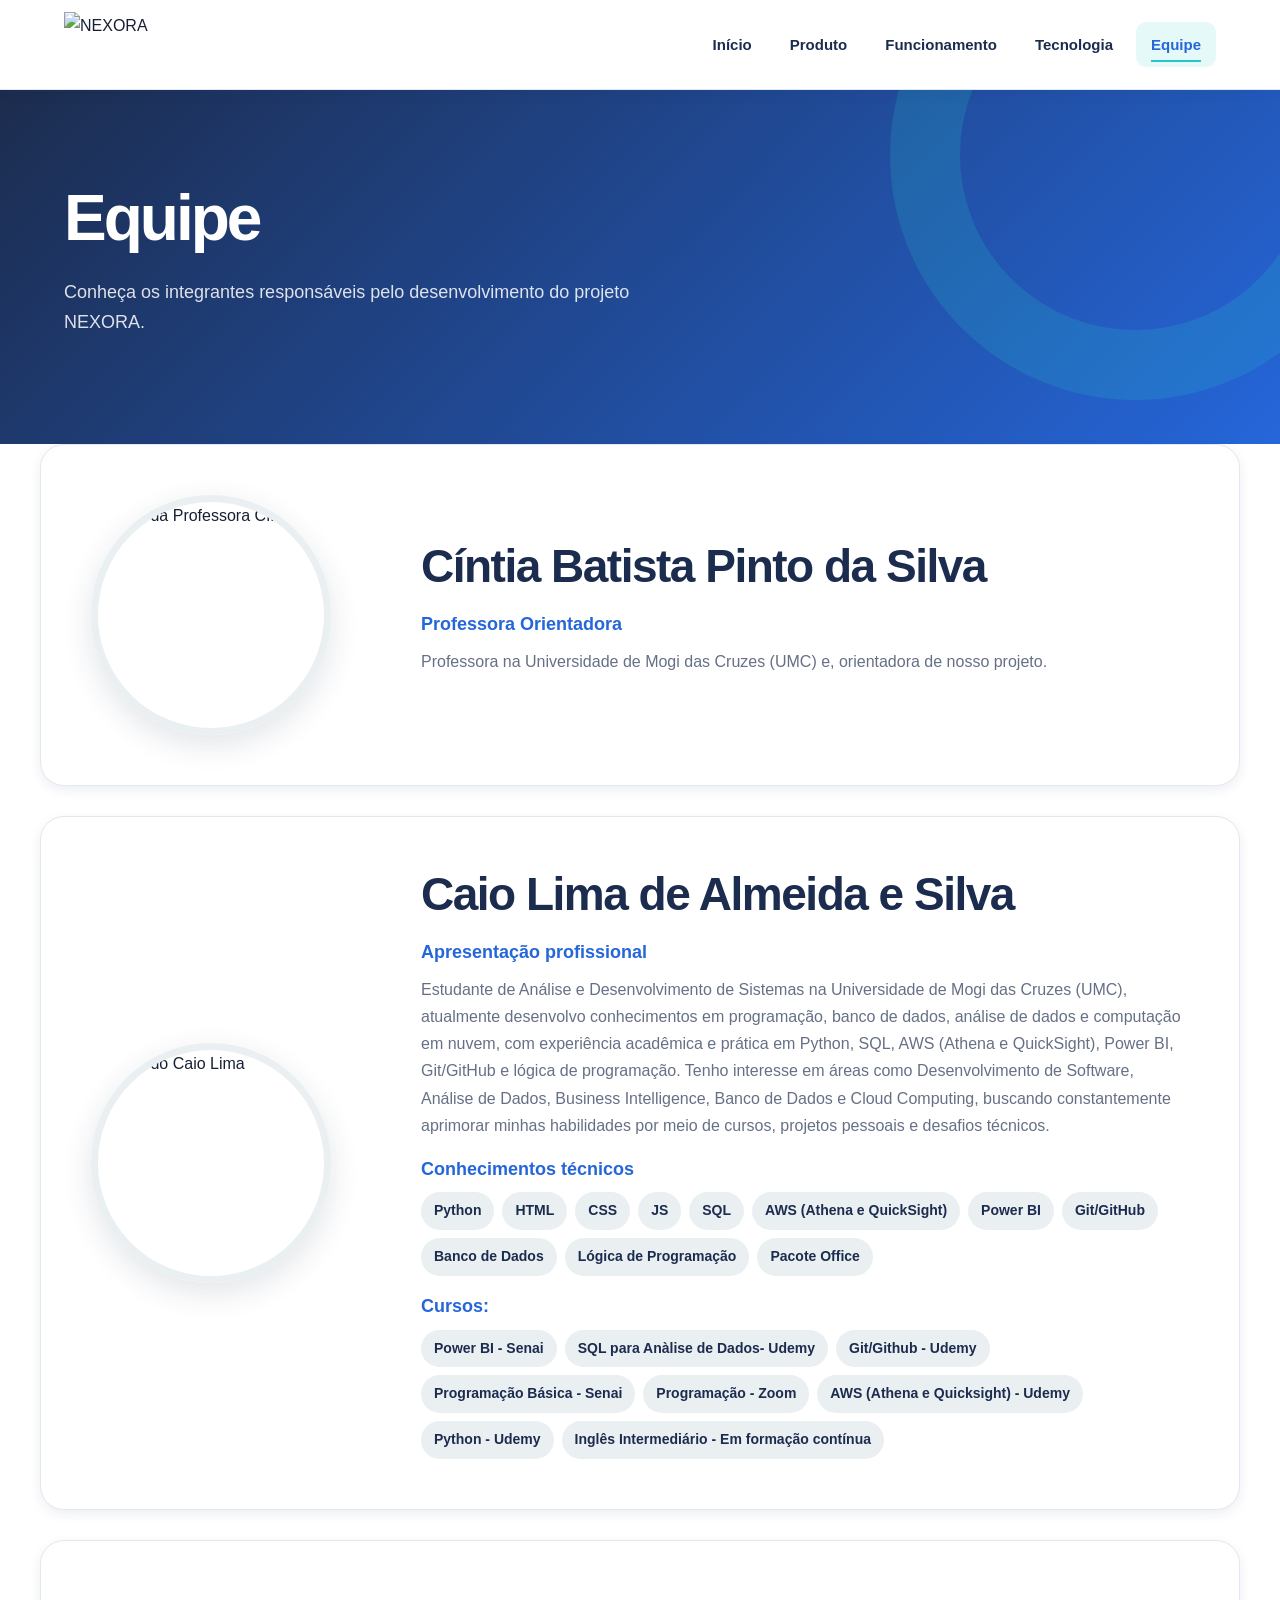
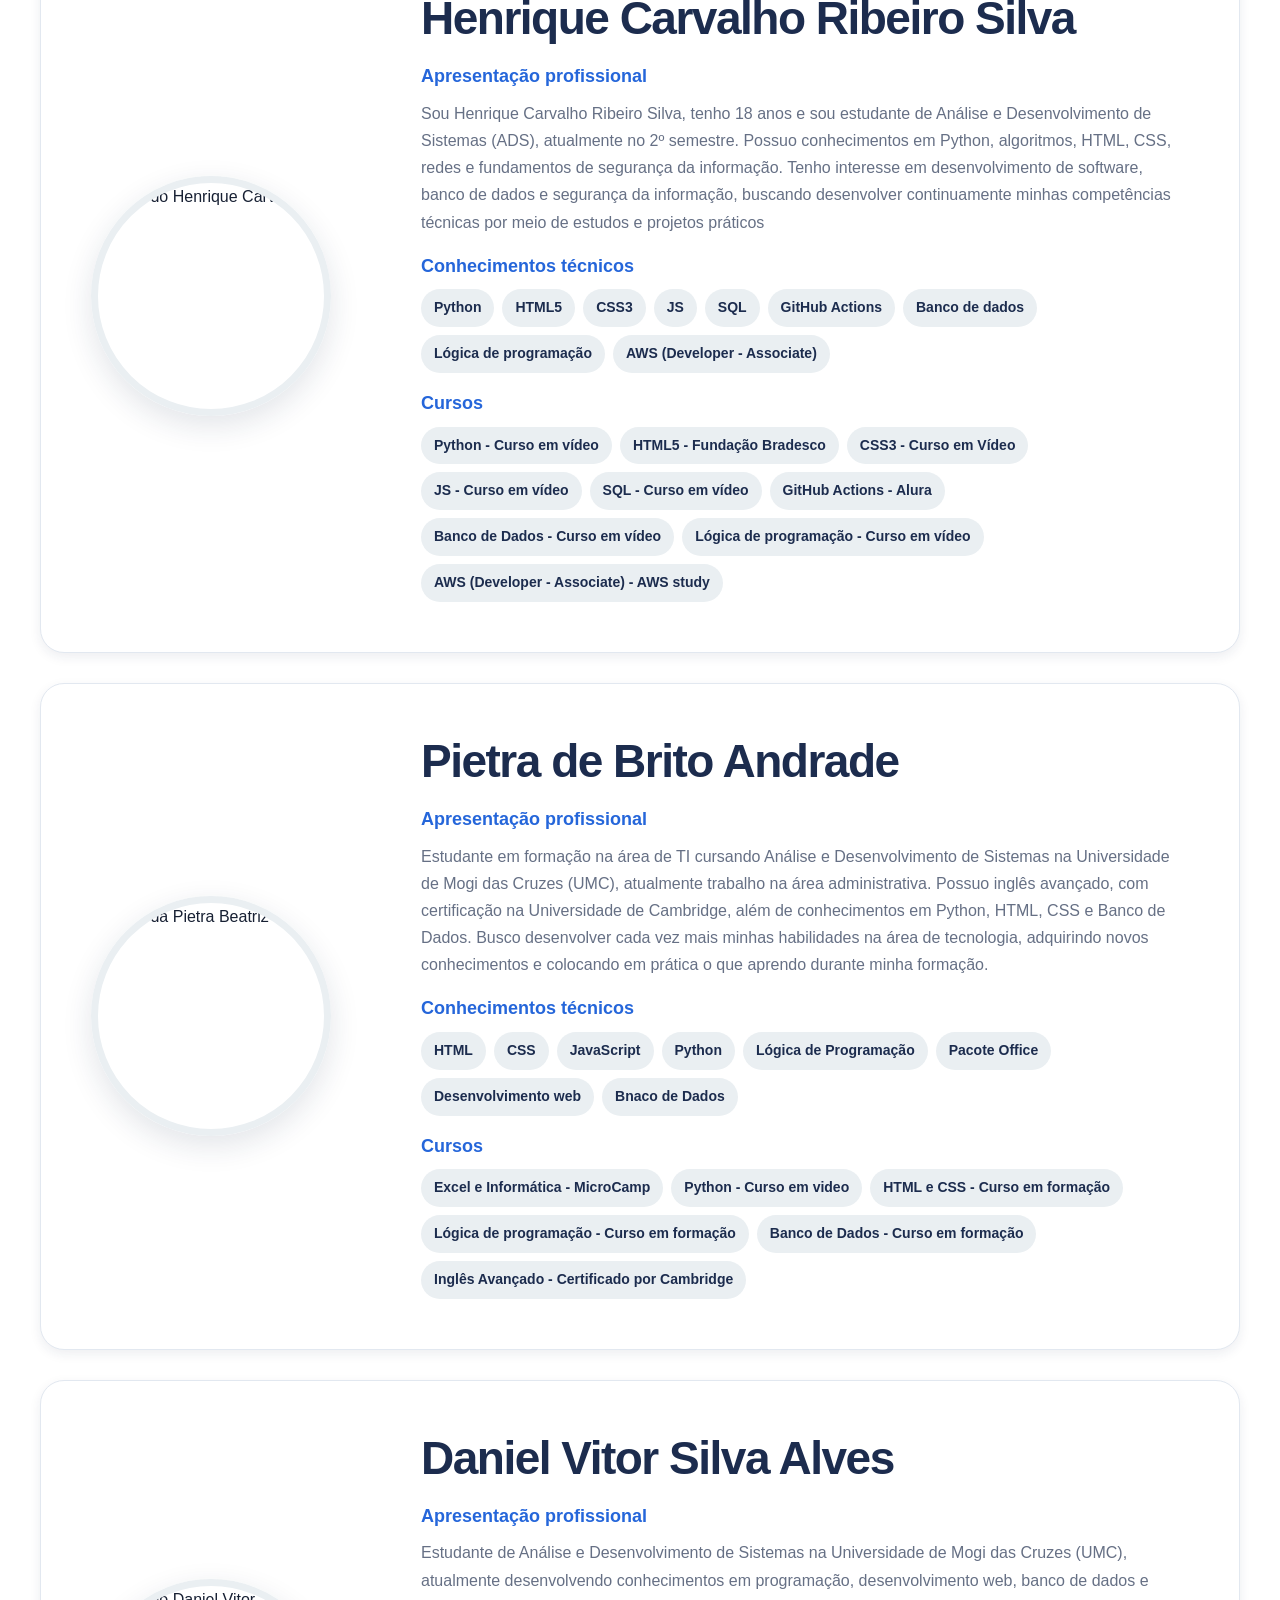
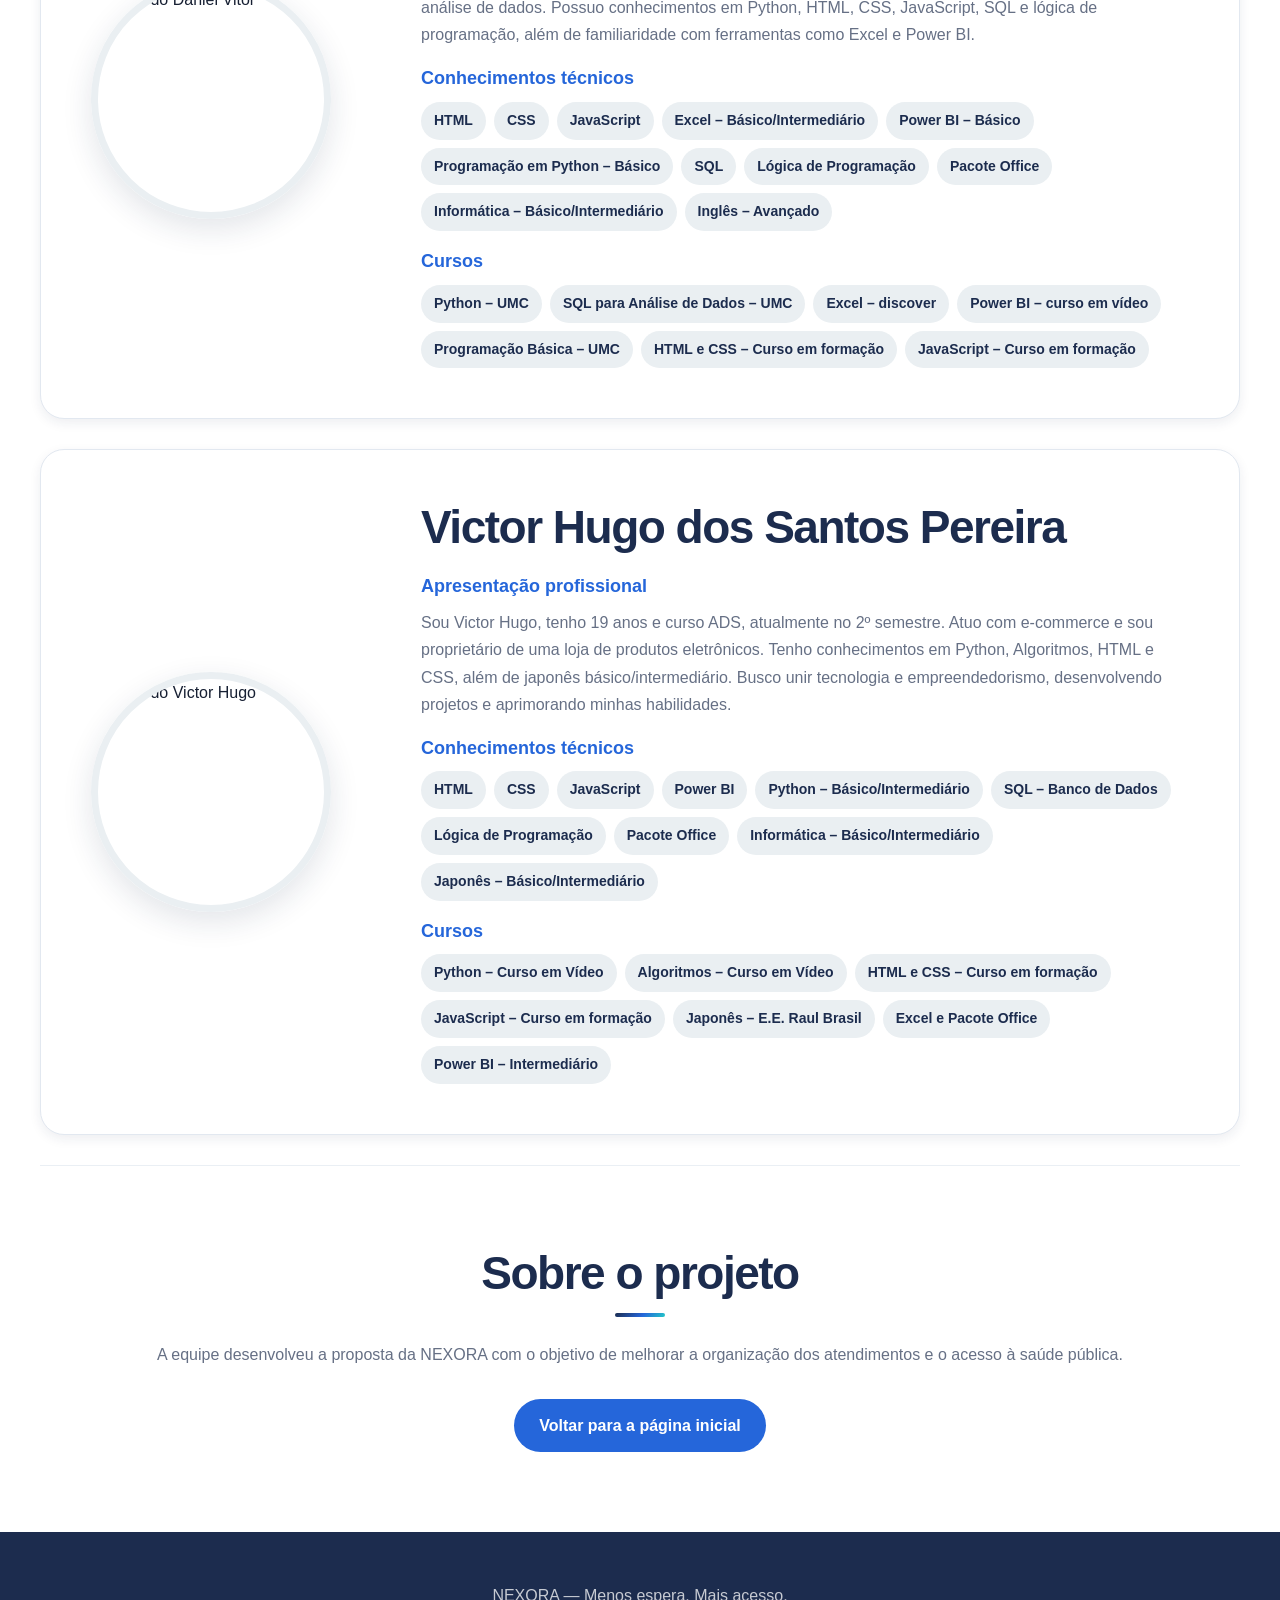
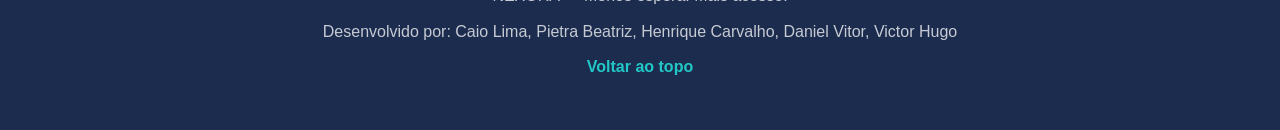
==== commit 9e320f4f: "equipe.html" ====
--- a/equipe.html
+++ b/equipe.html
@@ -431,7 +431,7 @@
     </footer>
 
 
-    <script src="js/nexora.js"></script>
+    <script src="nexora.js"></script>
 
 </body>
 
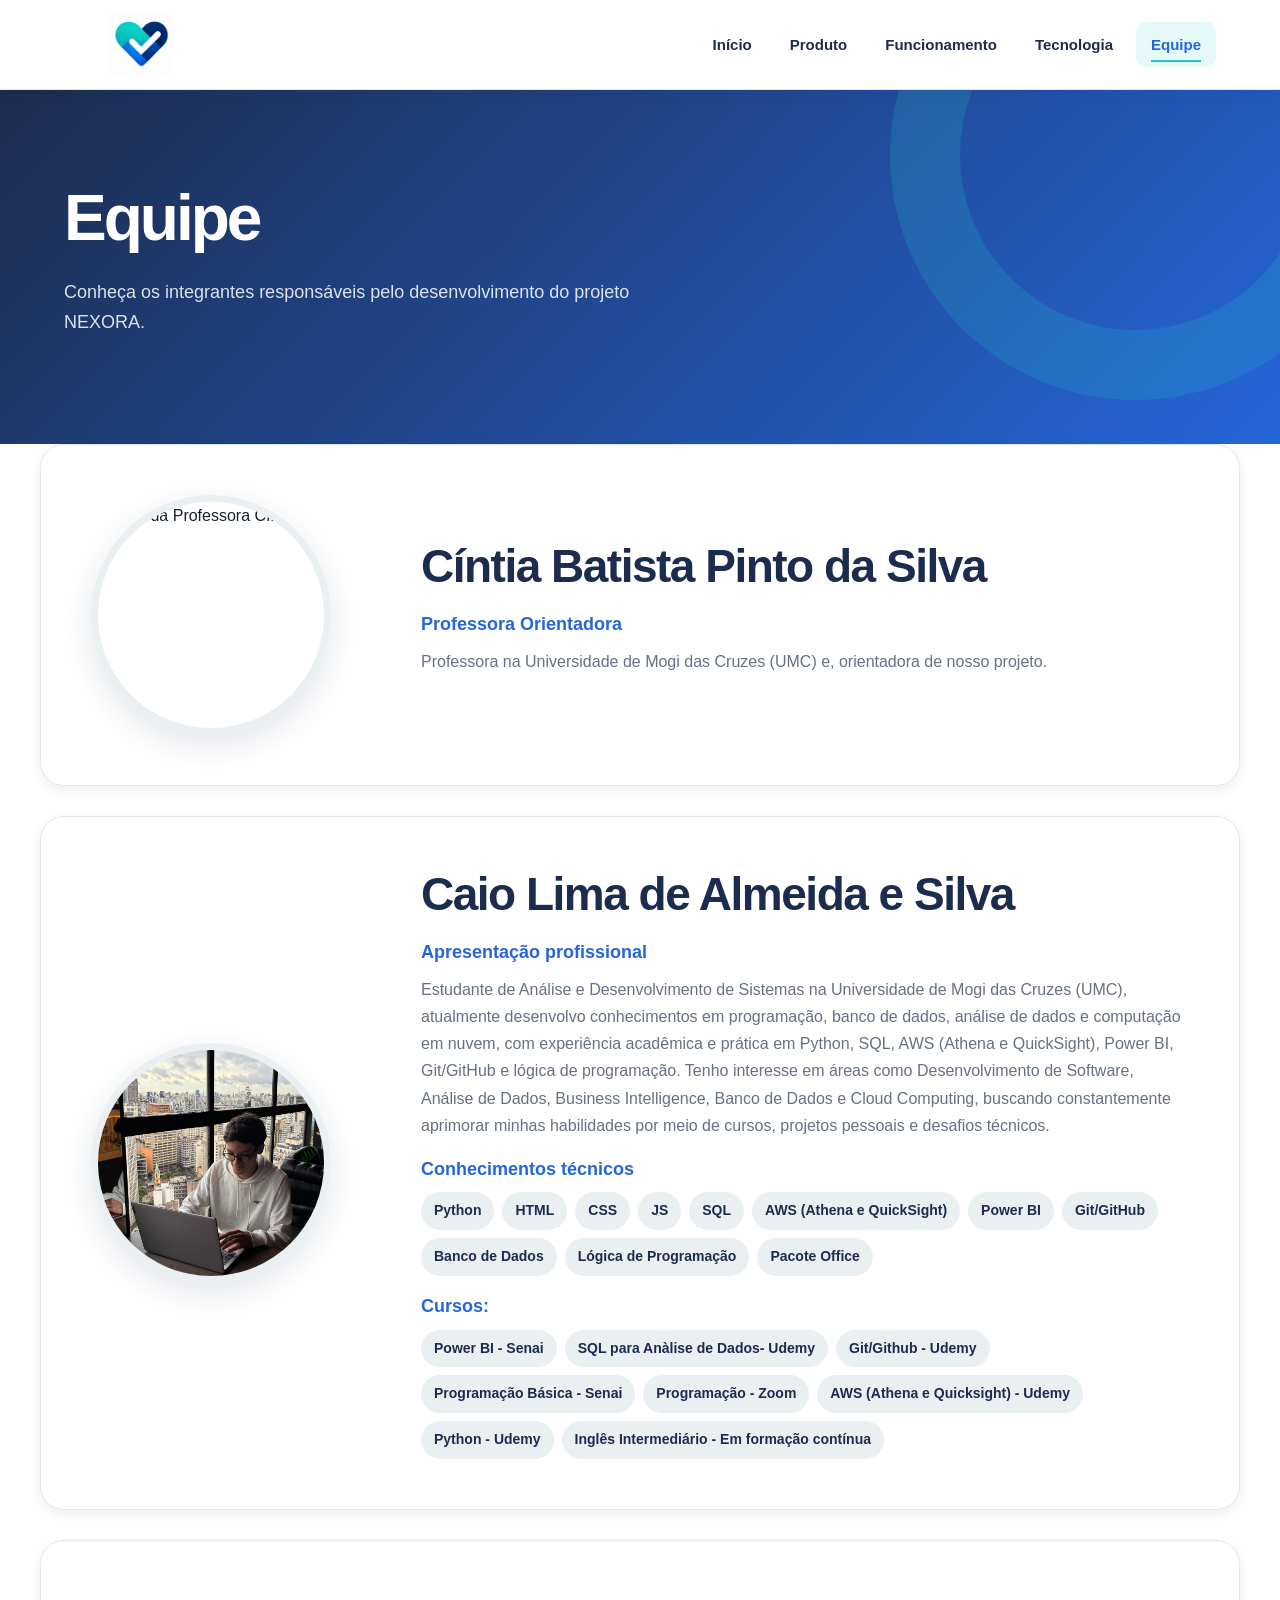
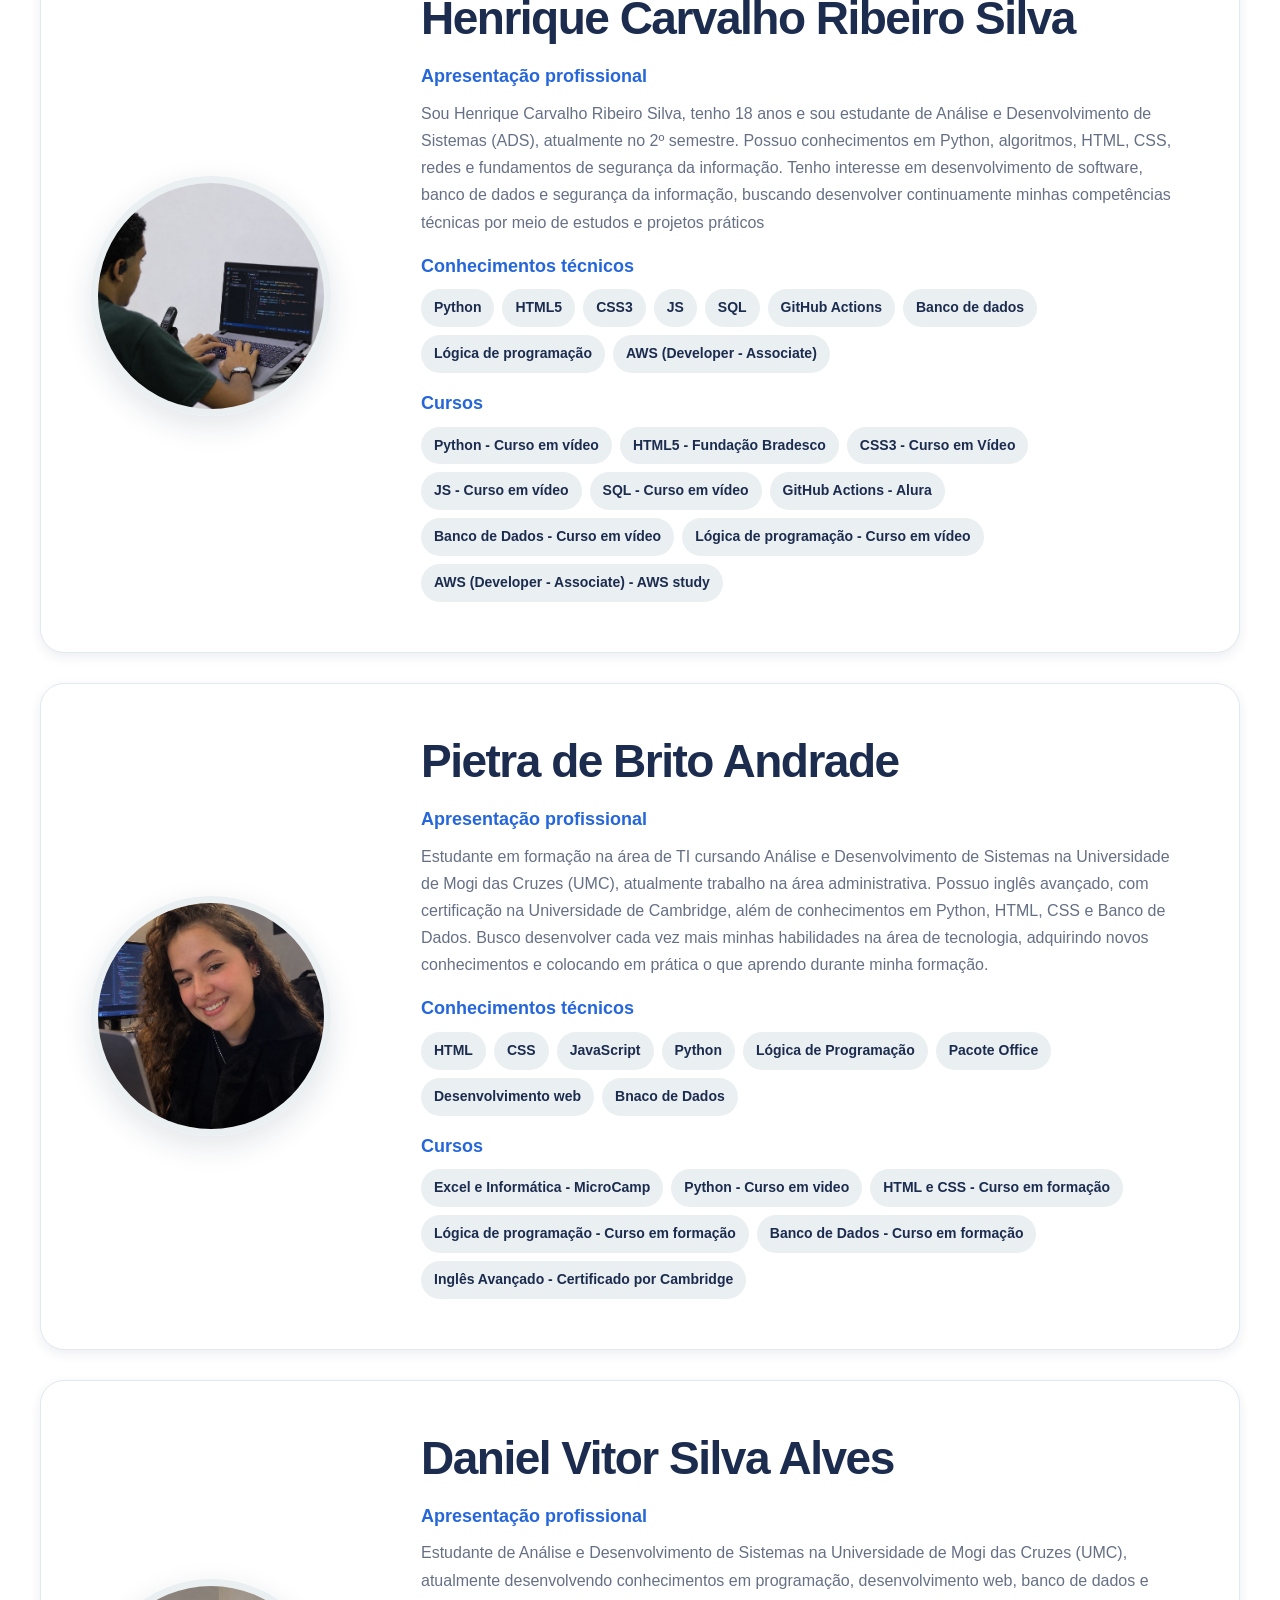
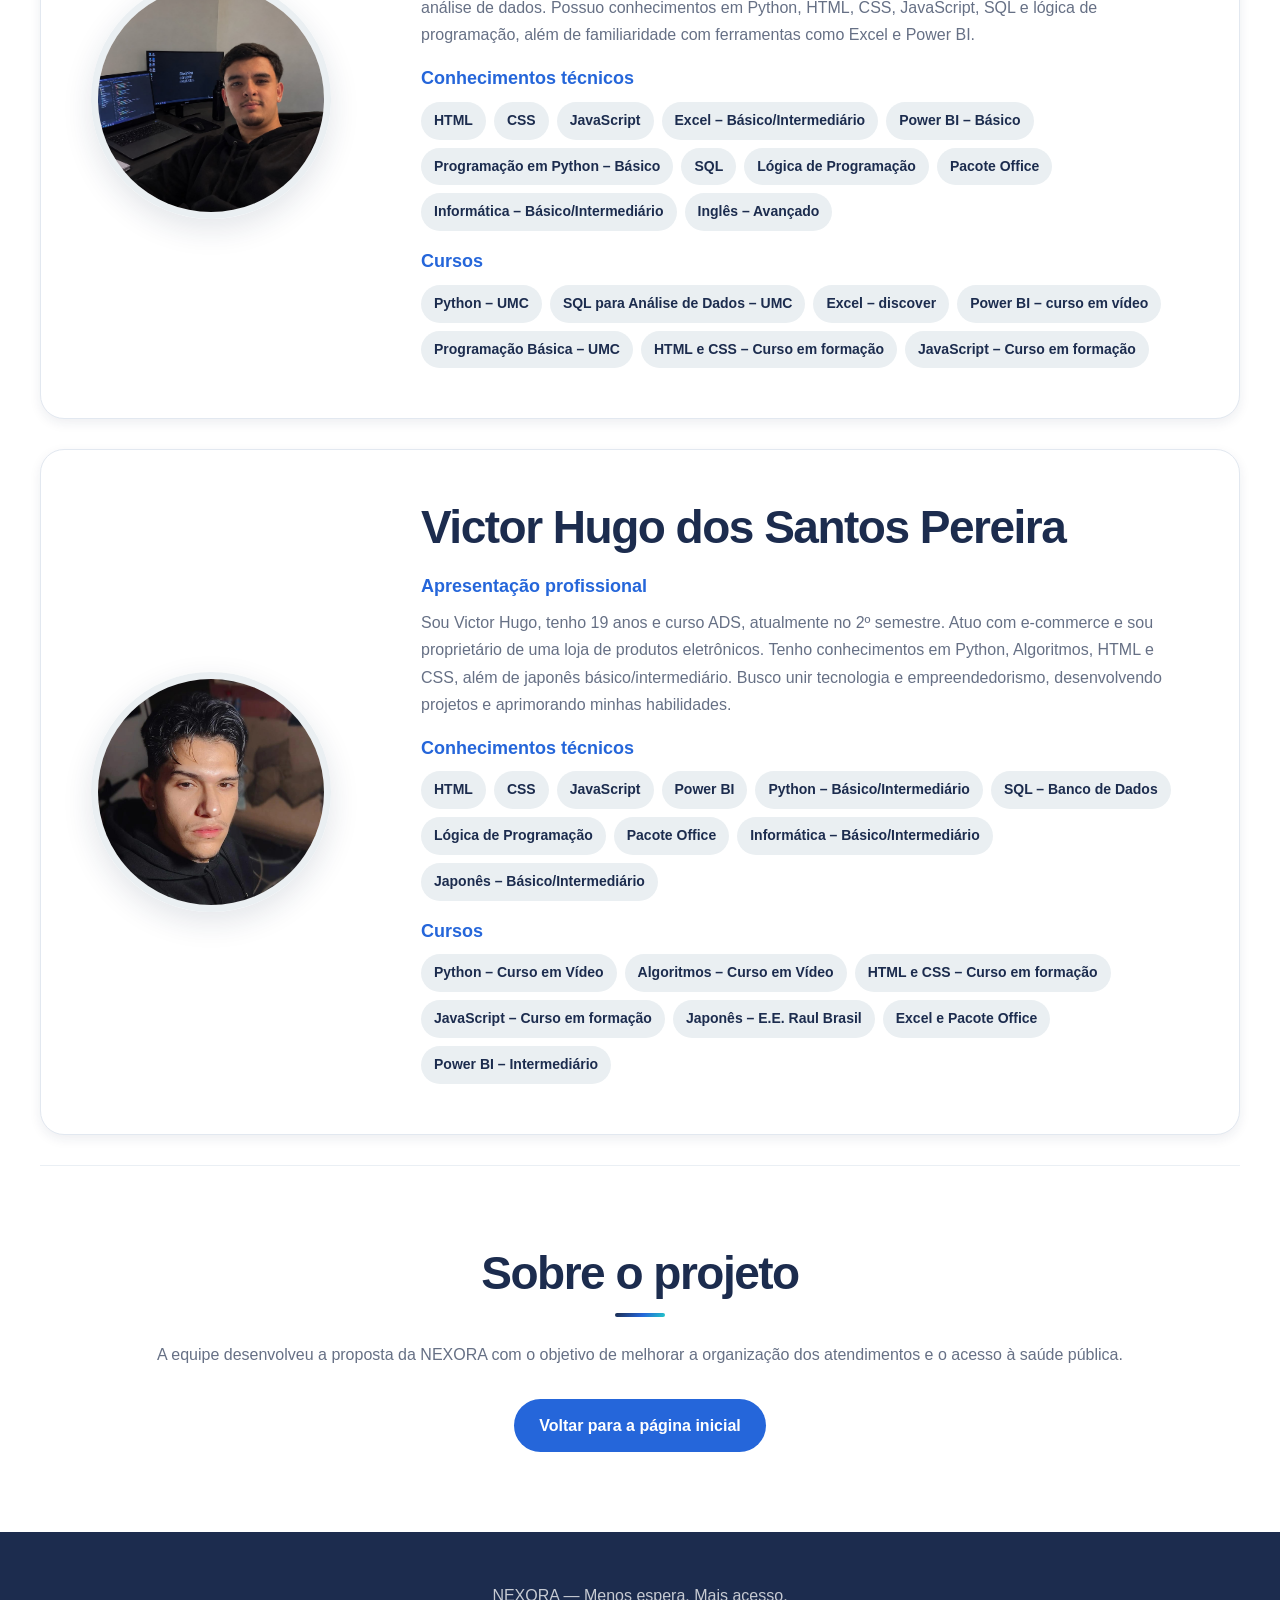
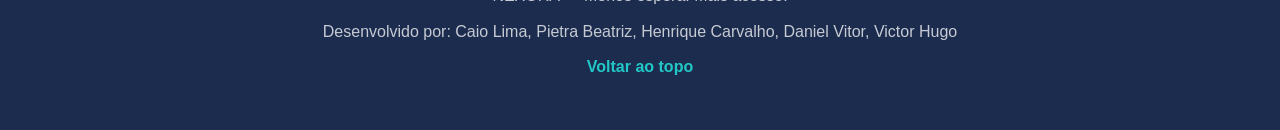
==== commit 08da422c: "equipe.html Updated the equipe.html file to correct formatting issues and improve content structure." ====
--- a/equipe.html
+++ b/equipe.html
@@ -19,7 +19,7 @@
 
     <div class="logo">
         <a href="index.html">
-            <img src="img/Logo.jpeg" alt="NEXORA">
+            <img src="Logo.jpeg" alt="NEXORA">
         </a>
     </div>
 
@@ -74,7 +74,7 @@
         <section class="integrante" id="integrante-1">
 
             <img
-                src="img/integrante1.jpeg"
+                src="integrante1.jpeg"
                 alt="Foto do Caio Lima"
             > 
 
@@ -140,7 +140,7 @@
         <section class="integrante" id="integrante-2">
 
             <img
-                src="img/integrante2.jfif"
+                src="integrante2.jfif"
                 alt="Foto do Henrique Carvalho"
             >
 
@@ -196,7 +196,7 @@
         <section class="integrante" id="integrante-3">
 
             <img
-                src="img/integrante3.jpeg"
+                src="integrante3.jpeg"
                 alt="Foto da  Pietra Beatriz"
             >
 
@@ -257,7 +257,7 @@
         <section class="integrante" id="integrante-4">
 
             <img
-                src="img/integrante4.jpeg"
+                src="integrante4.jpeg"
                 alt="Foto do Daniel Vitor"
             >
 
@@ -328,7 +328,7 @@
         <section class="integrante" id="integrante-5">
 
             <img
-                src="img/integrante5.jfif"
+                src="integrante5.jfif"
                 alt="Foto do Victor Hugo"
             >
 
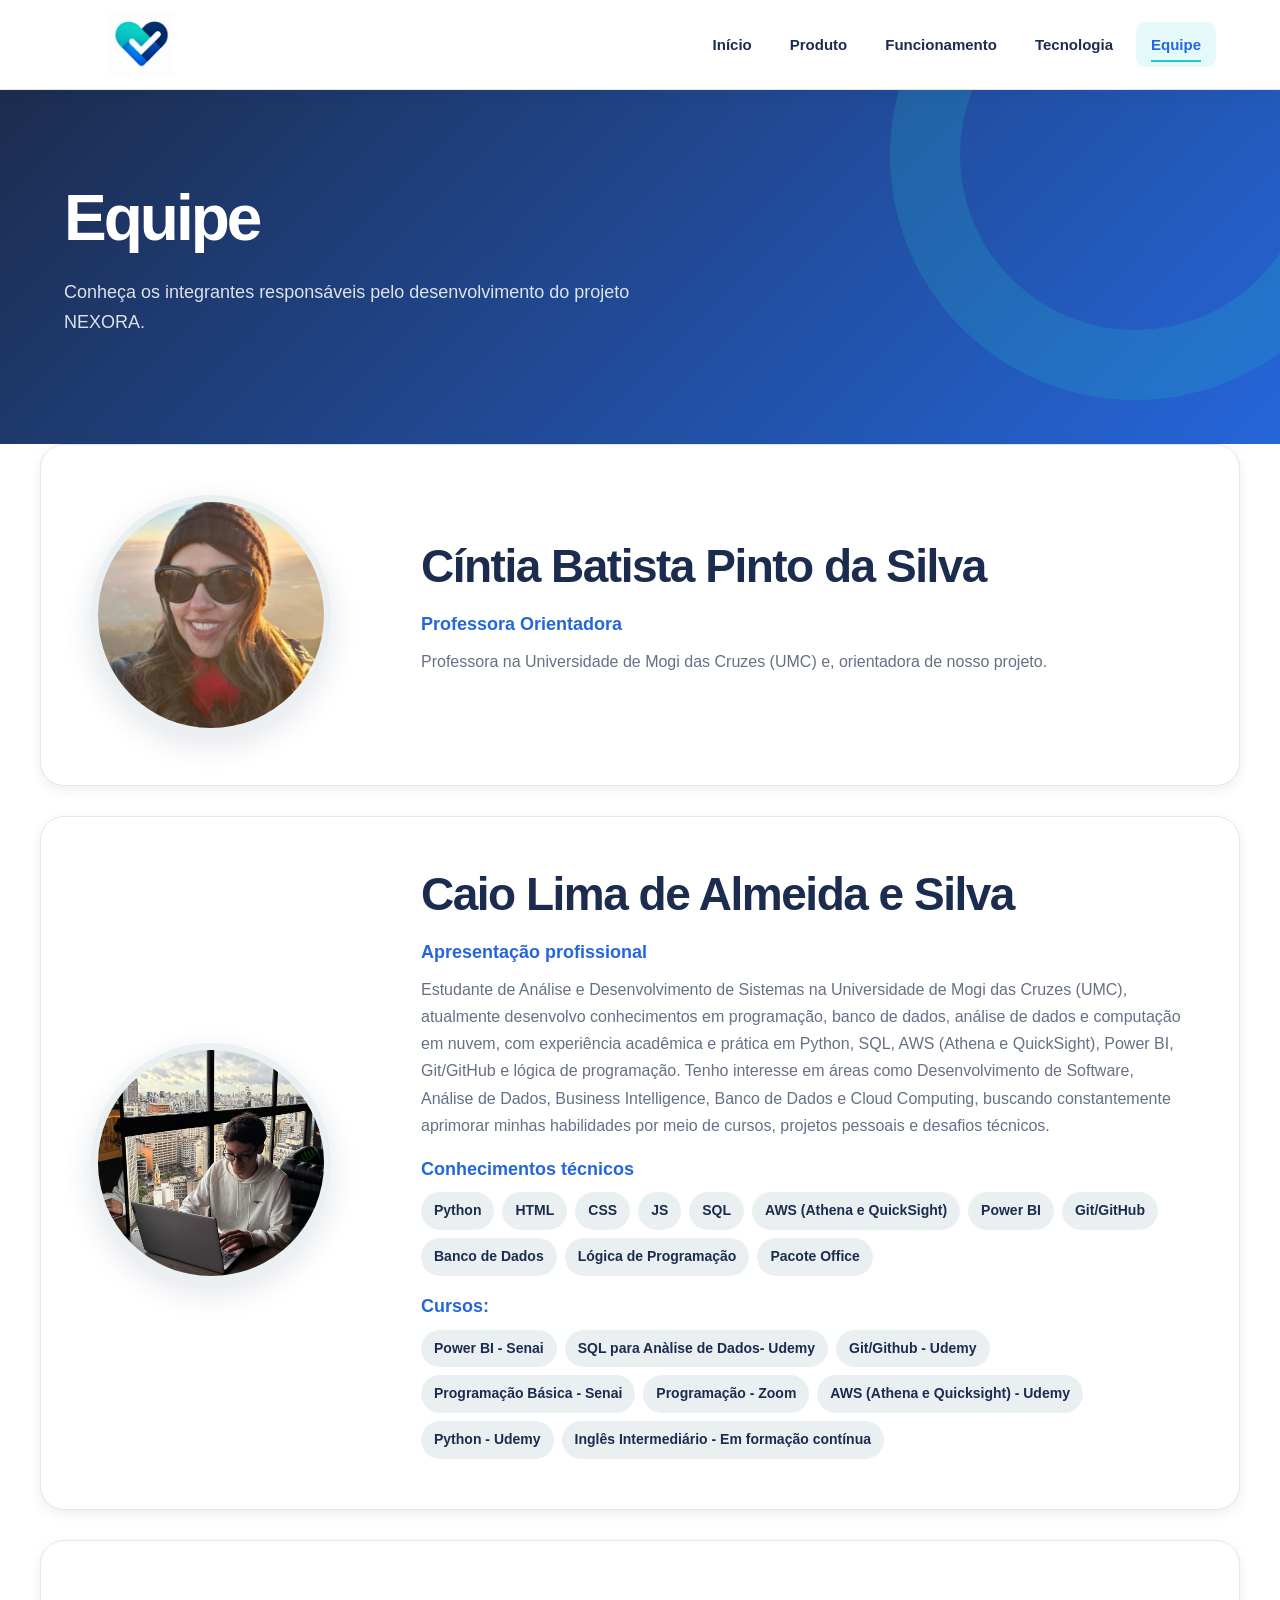
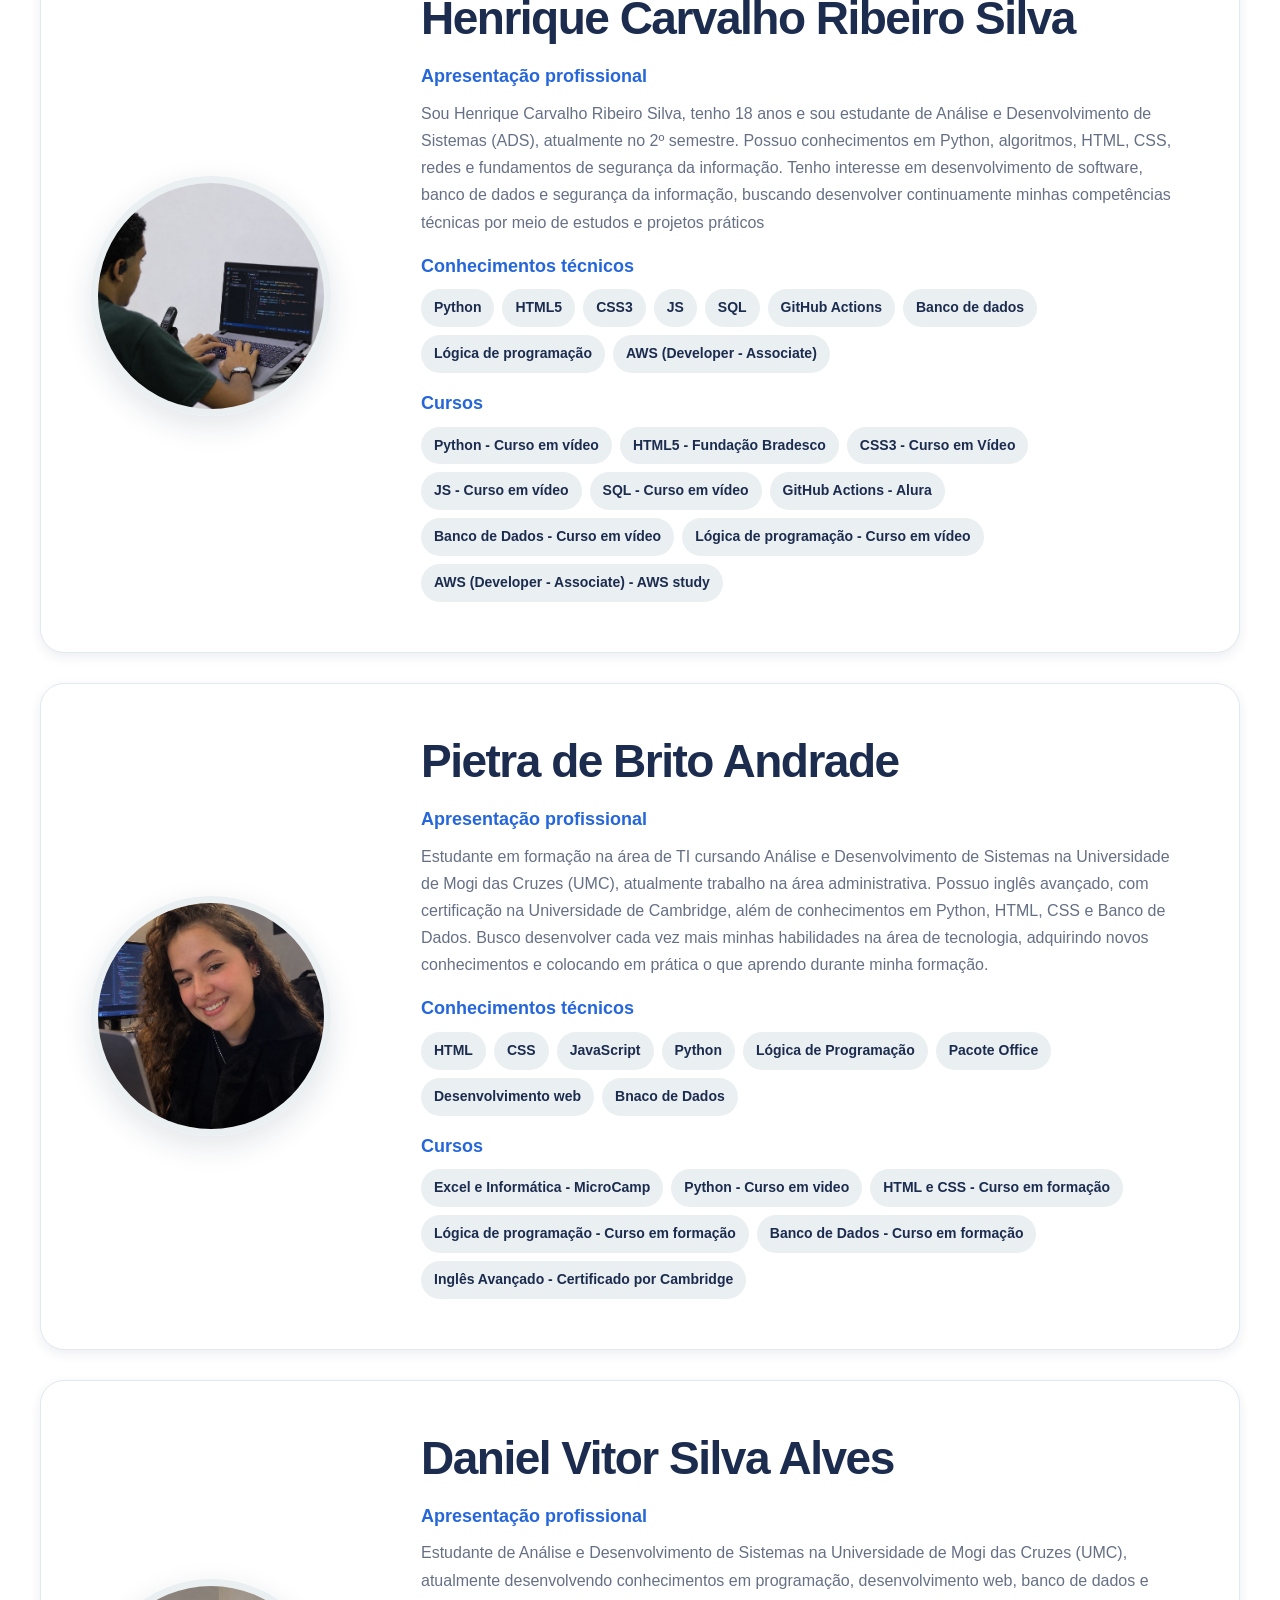
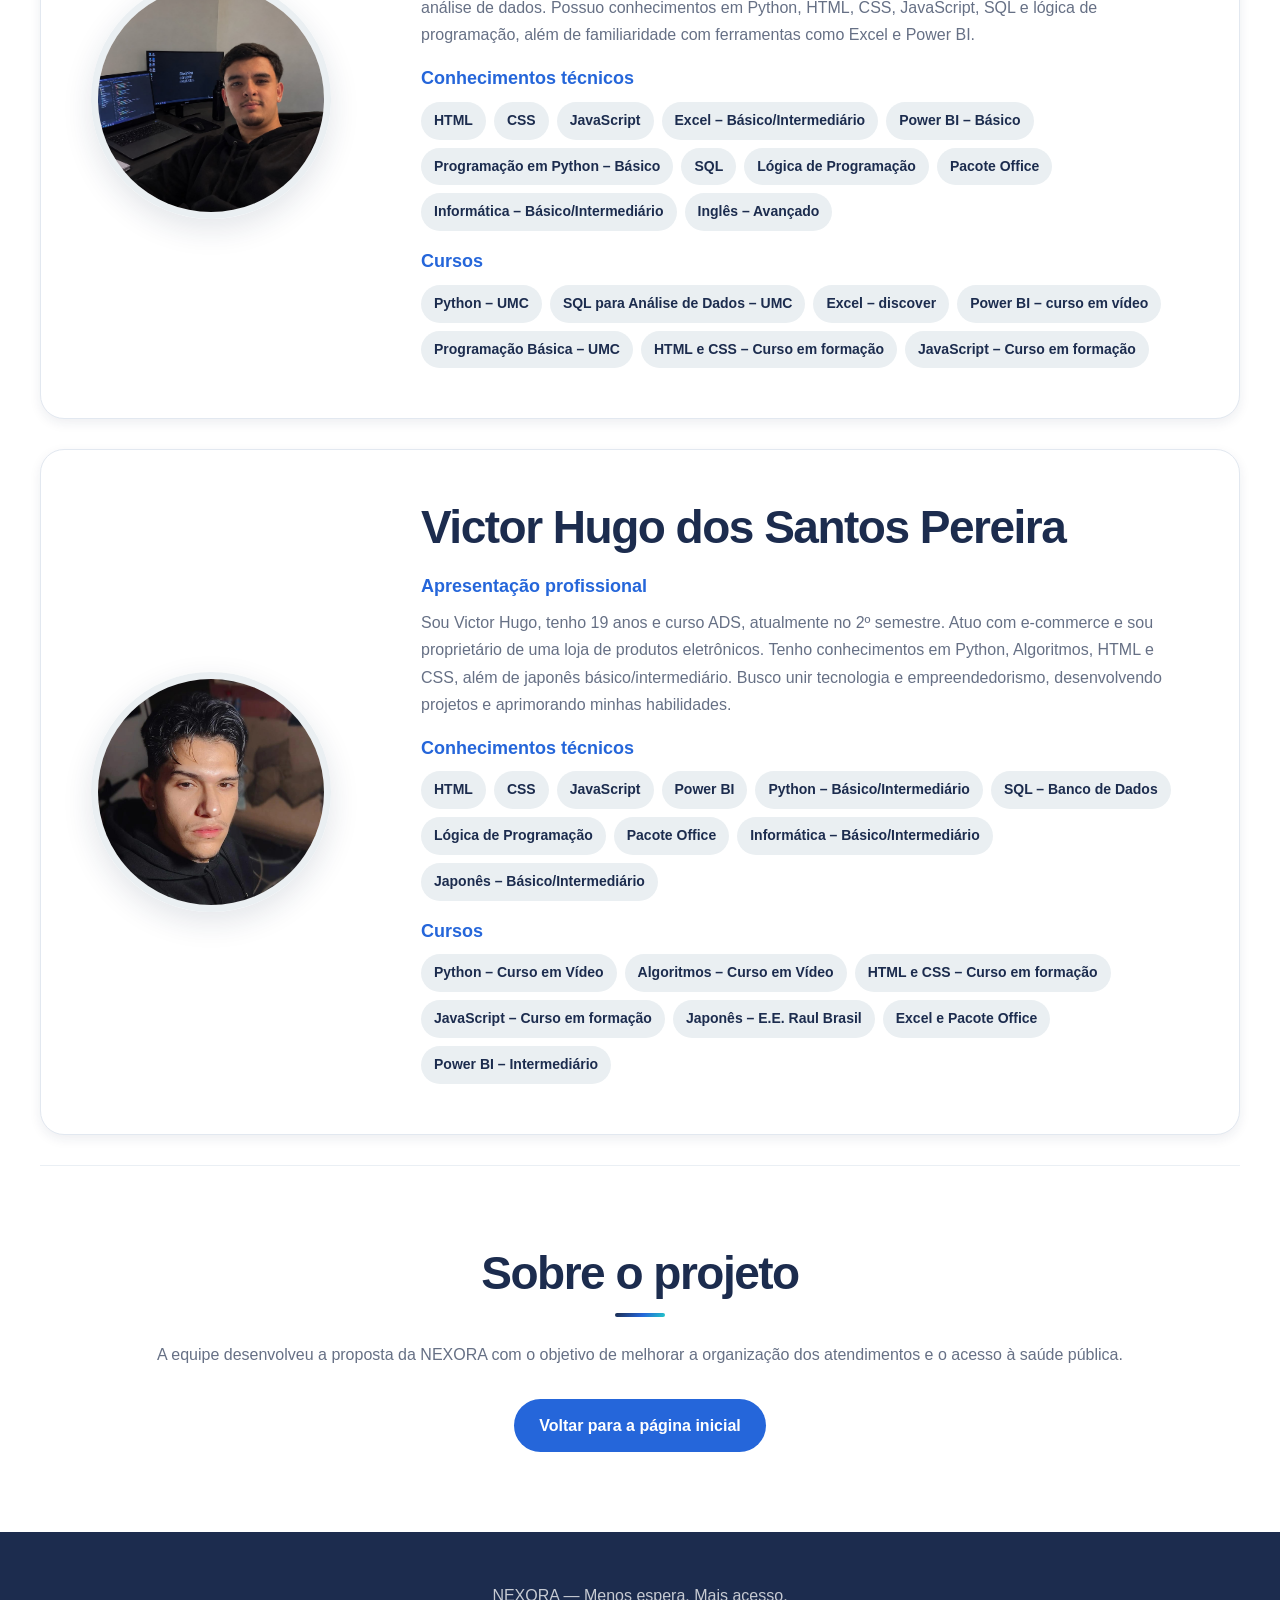
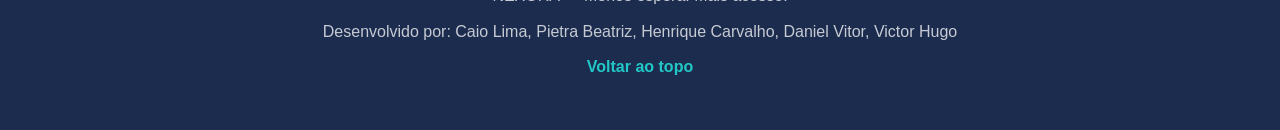
==== commit 4040cfd6: "equipe.html" ====
--- a/equipe.html
+++ b/equipe.html
@@ -53,7 +53,7 @@
               <section class="integrante" id="integrante-1">
 
             <img
-                src="img/professora.jpeg"
+                src="professora.jpeg"
                 alt="Foto da Professora Cíntia"
             > 
 
